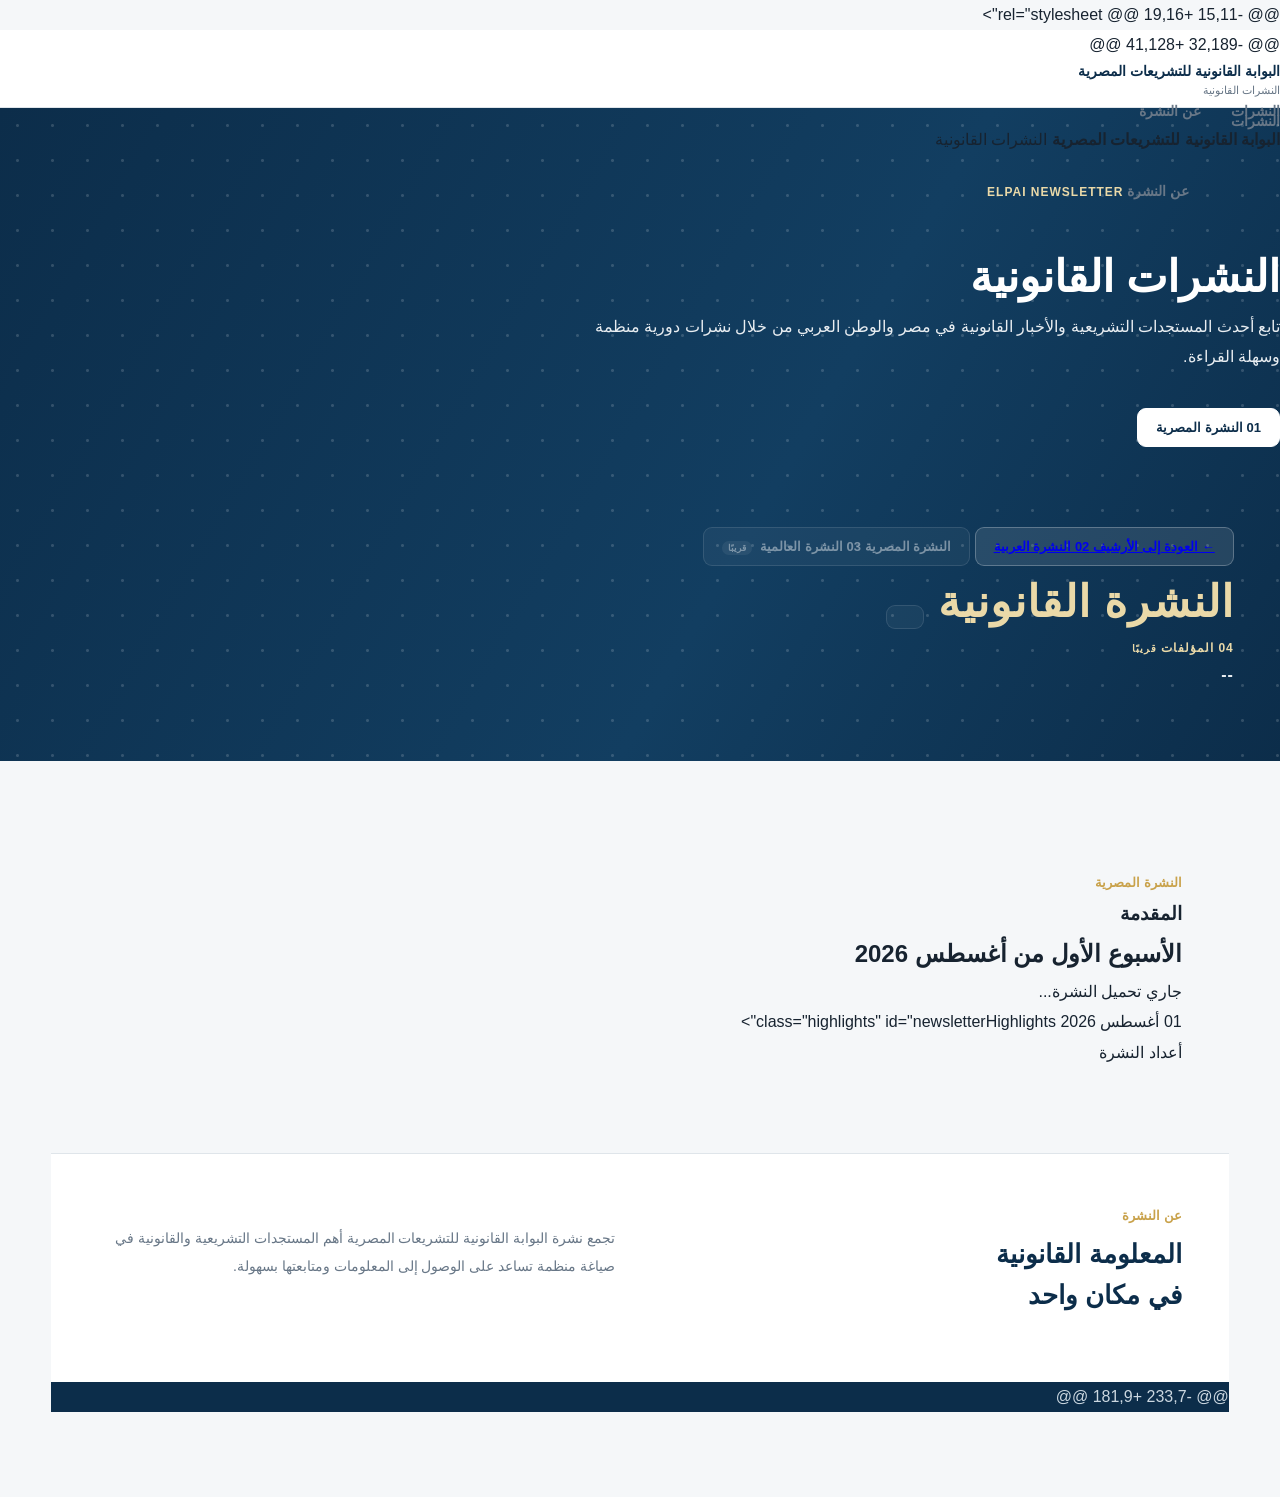
==== index.html @ 1243b396 "Update index.html" ====
<html lang="ar" dir="rtl">

<head>

    <meta charset="UTF-8">
    <meta name="viewport" content="width=device-width, initial-scale=1.0">

    <title>النشرات القانونية | ELPAI</title>
    <meta
        name="viewport"
        content="width=device-width, initial-scale=1.0">

    <title>النشرة القانونية | ELPAI</title>

    <link rel="preconnect" href="https://fonts.googleapis.com">
    <link rel="preconnect" href="https://fonts.gstatic.com" crossorigin>
@@ -15,11 +19,16 @@
        rel="stylesheet">

    <link rel="stylesheet" href="style.css">

</head>


<body>

<!-- ================= HEADER ================= -->

<!-- =====================================================
     HEADER
===================================================== -->

<header class="site-header">

@@ -32,189 +41,128 @@
            </div>

            <div class="brand-text">
                <strong>البوابة القانونية للتشريعات المصرية</strong>
                <span>النشرات القانونية</span>
            </div>

        </div>

        <nav class="navigation">
            <a href="#newsletters">النشرات</a>
            <a href="#about">عن النشرة</a>
        </nav>
                <strong>
                    البوابة القانونية للتشريعات المصرية
                </strong>

    </div>
                <span>
                    النشرات القانونية
                </span>

</header>
            </div>

        </div>

<!-- ================= HERO ================= -->

<section class="hero">
        <nav class="navigation">

    <div class="hero-background"></div>
            <a href="index.html">
                النشرات
            </a>

    <div class="hero-container">
            <a href="index.html#about">
                عن النشرة
            </a>

        <span class="hero-label">
            ELPAI NEWSLETTER
        </span>
        </nav>

        <h1>
            النشرات القانونية
        </h1>
    </div>

        <p>
            تابع أحدث المستجدات التشريعية والأخبار القانونية
            في مصر والوطن العربي من خلال نشرات دورية منظمة وسهلة القراءة.
        </p>
</header>


        <!-- Newsletter Types -->

        <div class="newsletter-tabs">
<!-- =====================================================
     NEWSLETTER HERO
===================================================== -->

            <button
                class="newsletter-tab active"
                data-newsletter="egypt">
<section class="newsletter-page-hero">

                <span>01</span>
                النشرة المصرية
    <div class="hero-background"></div>

            </button>
    <div class="hero-container">

        <a
            href="index.html"
            class="back-button">

            <button
                class="newsletter-tab"
                data-newsletter="arab">
            ← العودة إلى الأرشيف

                <span>02</span>
                النشرة العربية
        </a>

            </button>

        <span
            class="hero-label"
            id="pageNewsletterType">

            <button class="newsletter-tab disabled">
            النشرة المصرية

                <span>03</span>
                النشرة العالمية
        </span>

                <small>قريبًا</small>

            </button>
        <h1 id="pageNewsletterTitle">

            النشرة القانونية

            <button class="newsletter-tab disabled">
        </h1>

                <span>04</span>
                المؤلفات

                <small>قريبًا</small>
        <p id="pageNewsletterNumber">

            </button>
            --

        </div>
        </p>

    </div>

</section>


<!-- ================= NEWSLETTER ================= -->

<main
    class="newsletter-container"
    id="newsletters">
<!-- =====================================================
     NEWSLETTER CONTENT
===================================================== -->

<main class="newsletter-container">

    <!-- Issue Header -->

    <div class="issue-header">
    <!-- INTRO -->

        <div>
    <section class="newsletter-intro">

            <span
                class="issue-type"
                id="issueType">
                النشرة المصرية
            </span>
        <h3>
            المقدمة
        </h3>

            <h2 id="issueTitle">
                الأسبوع الأول من أغسطس 2026
            </h2>

        </div>
        <p id="newsletterIntro">
            جاري تحميل النشرة...
        </p>


        <div
            class="issue-number"
            id="issueNumber">

            01 أغسطس 2026

            class="highlights"
            id="newsletterHighlights">
        </div>

    </div>


    <!-- ================= ISSUES ================= -->
    </section>

    <div class="issues-wrapper">

        <div class="issues-title">
            أعداد النشرة
        </div>

        <div
            class="issues-list"
            id="issuesList">
        </div>
    <!-- ALL SECTIONS -->

    <div id="newsletterSections">
    </div>


    <!-- ================= DYNAMIC CONTENT ================= -->

    <div id="newsletterContent"></div>


</main>


<!-- ================= ABOUT ================= -->

<section
    class="about"
    id="about">

    <div class="about-container">

        <div>

            <span class="section-label">
                عن النشرة
            </span>

            <h2>
                المعلومة القانونية<br>
                في مكان واحد
            </h2>

        </div>


        <p>
            تجمع نشرة البوابة القانونية للتشريعات المصرية
            أهم المستجدات التشريعية والقانونية في صياغة منظمة
            تساعد على الوصول إلى المعلومات ومتابعتها بسهولة.
        </p>

    </div>

</section>


<!-- ================= FOOTER ================= -->
<!-- =====================================================
     FOOTER
===================================================== -->

<footer>

@@ -233,7 +181,9 @@ <h2>
</footer>



<script src="script.js"></script>

</body>

</html>
---- style.css ----
/* =========================================================
   ELP NEWSLETTER
   FINAL CLEAN CSS
   Navy + Gold
========================================================= */


/* =========================================================
   VARIABLES
========================================================= */

:root {

    --navy: #0c2d4a;
    --navy-2: #123e61;

    --gold: #c9a24b;
    --gold-light: #ead9a8;

    --ink: #172330;
    --muted: #687787;

    --line: #dfe5ea;

    --bg: #f5f7f9;

    --white: #ffffff;

    --shadow:
        0 14px 35px rgba(12, 45, 74, .10);

    --radius: 14px;
}


/* =========================================================
   RESET
========================================================= */

* {
    box-sizing: border-box;
    margin: 0;
    padding: 0;
}

html {
    scroll-behavior: smooth;
}

body {

    background: var(--bg);

    color: var(--ink);

    font-family:
        "Cairo",
        "IBM Plex Sans Arabic",
        sans-serif;

    line-height: 1.9;
}


/* =========================================================
   CONTAINERS
========================================================= */

.header-container,
.hero-container,
.newsletter-container,
.about-container,
.footer-container {

    width: min(1180px, 92%);

    margin: auto;
}


/* =========================================================
   HEADER
========================================================= */

.site-header {

    height: 78px;

    background: var(--white);

    border-bottom: 1px solid var(--line);

    position: sticky;

    top: 0;

    z-index: 100;
}


.header-container {

    height: 100%;

    display: flex;

    align-items: center;

    justify-content: space-between;
}


/* =========================================================
   BRAND
========================================================= */

.brand {

    display: flex;

    align-items: center;

    gap: 13px;

    text-decoration: none;
}


/* =========================================================
   ELP LOGO
========================================================= */

.brand-logo {

    display: flex;

    align-items: center;

    justify-content: center;

    min-width: 58px;

    height: 42px;

    font-family: Arial, sans-serif;

    font-size: 25px;

    font-weight: 900;

    letter-spacing: -1.5px;

    color: var(--navy);

    line-height: 1;
}


/* ELP letters */

.logo-elp {

    color: var(--navy);

    font-weight: 900;
}


/* Gold accent on P */

.logo-elp::first-letter {

    color: var(--navy);
}


/* =========================================================
   BRAND TEXT
========================================================= */

.brand-text strong {

    display: block;

    font-size: 14px;

    color: var(--navy);

    line-height: 1.5;

    font-weight: 800;
}


.brand-text span {

    display: block;

    font-size: 11px;

    color: var(--muted);

    line-height: 1.5;
}


/* =========================================================
   NAVIGATION
========================================================= */

.navigation {

    display: flex;

    gap: 30px;
}


.navigation a {

    text-decoration: none;

    color: var(--muted);

    font-size: 14px;

    font-weight: 600;

    transition: .2s;
}


.navigation a:hover {

    color: var(--navy);
}


/* =========================================================
   HERO
========================================================= */

.hero {

    position: relative;

    overflow: hidden;

    background:
        linear-gradient(
            120deg,
            var(--navy),
            var(--navy-2) 60%,
            var(--navy)
        );

    color: var(--white);
}


.hero-background {

    position: absolute;

    inset: 0;

    opacity: .08;

    background-image:

        radial-gradient(
            circle,
            white 1px,
            transparent 2px
        );

    background-size: 35px 35px;
}


.hero-container {

    position: relative;

    padding:
        70px
        0
        36px;
}


.hero-label {

    color: var(--gold-light);

    font-size: 12px;

    letter-spacing: 1px;

    font-weight: 700;
}


.hero h1 {

    font-size: 44px;

    line-height: 1.25;

    margin-top: 8px;

    margin-bottom: 8px;

    font-weight: 800;
}


.hero p {

    max-width: 700px;

    color: #e8edf1;

    font-size: 16px;

    margin-bottom: 35px;
}


/* =========================================================
   NEWSLETTER TABS
========================================================= */

.newsletter-tabs {

    display: flex;

    flex-wrap: wrap;

    gap: 10px;
}


.newsletter-tab {

    border: 1px solid rgba(255,255,255,.25);

    background: rgba(255,255,255,.10);

    color: var(--white);

    padding: 11px 18px;

    border-radius: 9px;

    font-family: inherit;

    font-size: 13px;

    font-weight: 600;

    cursor: pointer;

    transition: .25s;
}


.newsletter-tab:hover {

    background: rgba(255,255,255,.18);

    transform: translateY(-1px);
}


.newsletter-tab.active {

    background: var(--white);

    color: var(--navy);

    border-color: var(--white);
}


.newsletter-tab.disabled {

    opacity: .45;

    cursor: not-allowed;
}


.newsletter-tab small {

    font-size: 9px;

    margin-right: 5px;

    padding: 2px 6px;

    background: rgba(255,255,255,.15);

    border-radius: 20px;
}


/* =========================================================
   ARCHIVE
========================================================= */

.newsletter-container {

    padding:
        55px
        0
        85px;
}


.archive-header {

    display: flex;

    align-items: flex-end;

    justify-content: space-between;

    gap: 20px;

    padding-bottom: 25px;

    margin-bottom: 30px;

    border-bottom: 1px solid var(--line);
}


.issue-type {

    color: var(--gold);

    font-size: 13px;

    font-weight: 800;
}


.archive-header h2 {

    color: var(--navy);

    font-size: 29px;

    line-height: 1.4;

    margin-top: 3px;
}


.archive-count {

    background: #f4ead0;

    color: var(--navy);

    border: 1px solid var(--gold-light);

    padding: 7px 14px;

    border-radius: 8px;

    font-size: 12px;

    font-weight: 700;
}


/* =========================================================
   ARCHIVE GRID
========================================================= */

.newsletter-archive {

    display: grid;

    grid-template-columns:
        repeat(3, 1fr);

    gap: 20px;
}


/* =========================================================
   ARCHIVE CARD
========================================================= */

.archive-card {

    position: relative;

    background: var(--white);

    border: 1px solid var(--line);

    border-radius: 16px;

    padding: 25px;

    min-height: 205px;

    display: flex;

    flex-direction: column;

    justify-content: space-between;

    cursor: pointer;

    text-decoration: none;

    overflow: hidden;

    box-shadow:
        0 5px 20px
        rgba(20,55,90,.035);

    transition: .25s;
}


.archive-card::before {

    content: "";

    position: absolute;

    right: 0;

    top: 0;

    bottom: 0;

    width: 4px;

    background: var(--gold);

    opacity: .9;
}


.archive-card:hover {

    transform: translateY(-5px);

    border-color: var(--gold-light);

    box-shadow:
        0 15px 35px
        rgba(20,55,90,.09);
}


.archive-card-top {

    display: flex;

    align-items: center;

    justify-content: space-between;

    gap: 10px;

    margin-bottom: 15px;
}


.archive-card-type {

    color: var(--gold);

    font-size: 10px;

    font-weight: 800;
}


.archive-card-number {

    background: #f4ead0;

    color: var(--navy);

    border-radius: 6px;

    padding: 3px 8px;

    font-size: 10px;

    font-weight: 700;
}


.archive-card h3 {

    color: var(--navy);

    font-size: 19px;

    line-height: 1.7;

    margin-bottom: 8px;
}


.archive-card-date {

    color: var(--muted);

    font-size: 11px;
}


.archive-card-bottom {

    display: flex;

    align-items: center;

    justify-content: space-between;

    gap: 10px;

    margin-top: 20px;
}


.archive-card-link {

    color: var(--navy-2);

    font-size: 11px;

    font-weight: 800;
}


.archive-card-arrow {

    width: 28px;

    height: 28px;

    border-radius: 50%;

    background: #f4ead0;

    color: var(--navy);

    display: flex;

    align-items: center;

    justify-content: center;

    font-size: 14px;

    transition: .25s;
}


.archive-card:hover .archive-card-arrow {

    transform: translateX(-3px);

    background: var(--gold-light);
}


/* =========================================================
   ABOUT
========================================================= */

.about {

    background: var(--white);

    border-top: 1px solid var(--line);
}


.about-container {

    padding:
        50px
        0
        65px;

    display: grid;

    grid-template-columns:
        1fr
        1fr;

    gap: 50px;
}


.section-label {

    color: var(--gold);

    font-size: 13px;

    font-weight: 800;
}


.about h2 {

    color: var(--navy);

    font-size: 26px;

    line-height: 1.6;

    margin-top: 5px;
}


.about p {

    color: var(--muted);

    font-size: 14px;

    margin-top: 20px;

    line-height: 2;
}


/* =========================================================
   FOOTER
========================================================= */

footer {

    background: var(--navy);

    color: #cbd7e0;

    margin-top: 0;
}


/* Main footer container */

.footer-container {

    min-height: 150px;

    display: flex;

    align-items: center;

    justify-content: space-between;

    gap: 50px;

    padding: 28px 0;
}


/* =========================================================
   FOOTER BRAND
========================================================= */

.footer-brand {

    display: flex;

    flex-direction: column;

    align-items: flex-start;

    gap: 4px;

    min-width: 280px;
}


.footer-logo {

    font-family: Arial, sans-serif;

    font-size: 25px;

    font-weight: 900;

    letter-spacing: -1px;

    line-height: 1;

    color: var(--gold);
}


/* ELP color */

.footer-logo .logo-elp {

    color: var(--gold);
}


/* Text directly under logo */

.footer-title {

    color: var(--white);

    font-size: 13px;

    font-weight: 700;

    margin-top: 7px;

    line-height: 1.7;
}


/* =========================================================
   FOOTER INFO
========================================================= */

.footer-info {

    flex: 1;

    max-width: 650px;
}


.footer-info p {

    font-size: 11px;

    color: #cbd7e0;

    line-height: 2;

    margin: 0;
}


.footer-copy {

    margin-top: 7px !important;

    color: #91a5b5 !important;

    font-size: 10px !important;
}


/* =========================================================
   RESPONSIVE 1000
========================================================= */

@media (max-width: 1000px) {

    .newsletter-archive {

        grid-template-columns:
            repeat(2, 1fr);
    }

}


/* =========================================================
   RESPONSIVE 900
========================================================= */

@media (max-width: 900px) {

    .highlights {

        grid-template-columns:
            repeat(2, 1fr);
    }


    .about-container {

        grid-template-columns: 1fr;
    }


    .footer-container {

        align-items: flex-start;

        flex-direction: column;

        gap: 18px;
    }


    .footer-brand {

        min-width: auto;
    }

}


/* =========================================================
   RESPONSIVE 600
========================================================= */

@media (max-width: 600px) {

    .site-header {

        height: auto;
    }


    .header-container {

        padding: 13px 0;
    }


    .navigation {

        display: none;
    }


    .brand-logo {

        font-size: 22px;

        min-width: 48px;
    }


    .brand-text strong {

        font-size: 12px;
    }


    .brand-text span {

        font-size: 10px;
    }


    .hero-container {

        padding:
            45px
            0
            28px;
    }


    .hero h1 {

        font-size: 34px;
    }


    .hero p {

        font-size: 14px;
    }


    .newsletter-tabs {

        display: grid;

        grid-template-columns:
            1fr 1fr;
    }


    .newsletter-tab {

        font-size: 11px;

        padding: 10px;
    }


    .archive-header {

        flex-direction: column;

        align-items: flex-start;
    }


    .archive-header h2 {

        font-size: 23px;
    }


    .newsletter-archive {

        grid-template-columns: 1fr;
    }


    .archive-card {

        min-height: 185px;
    }


    .about-container {

        padding:
            40px
            0
            50px;
    }


    .about h2 {

        font-size: 23px;
    }


    /* =====================================================
       MOBILE FOOTER
    ====================================================== */

    .footer-container {

        min-height: auto;

        flex-direction: column;

        align-items: flex-start;

        justify-content: center;

        gap: 15px;

        padding:
            25px
            0;
    }


    .footer-brand {

        width: 100%;

        align-items: flex-start;
    }


    .footer-logo {

        font-size: 23px;
    }


    .footer-title {

        font-size: 12px;

        margin-top: 4px;
    }


    .footer-info {

        width: 100%;

        max-width: none;
    }


    .footer-info p {

        font-size: 11px;

        line-height: 2;
    }

}
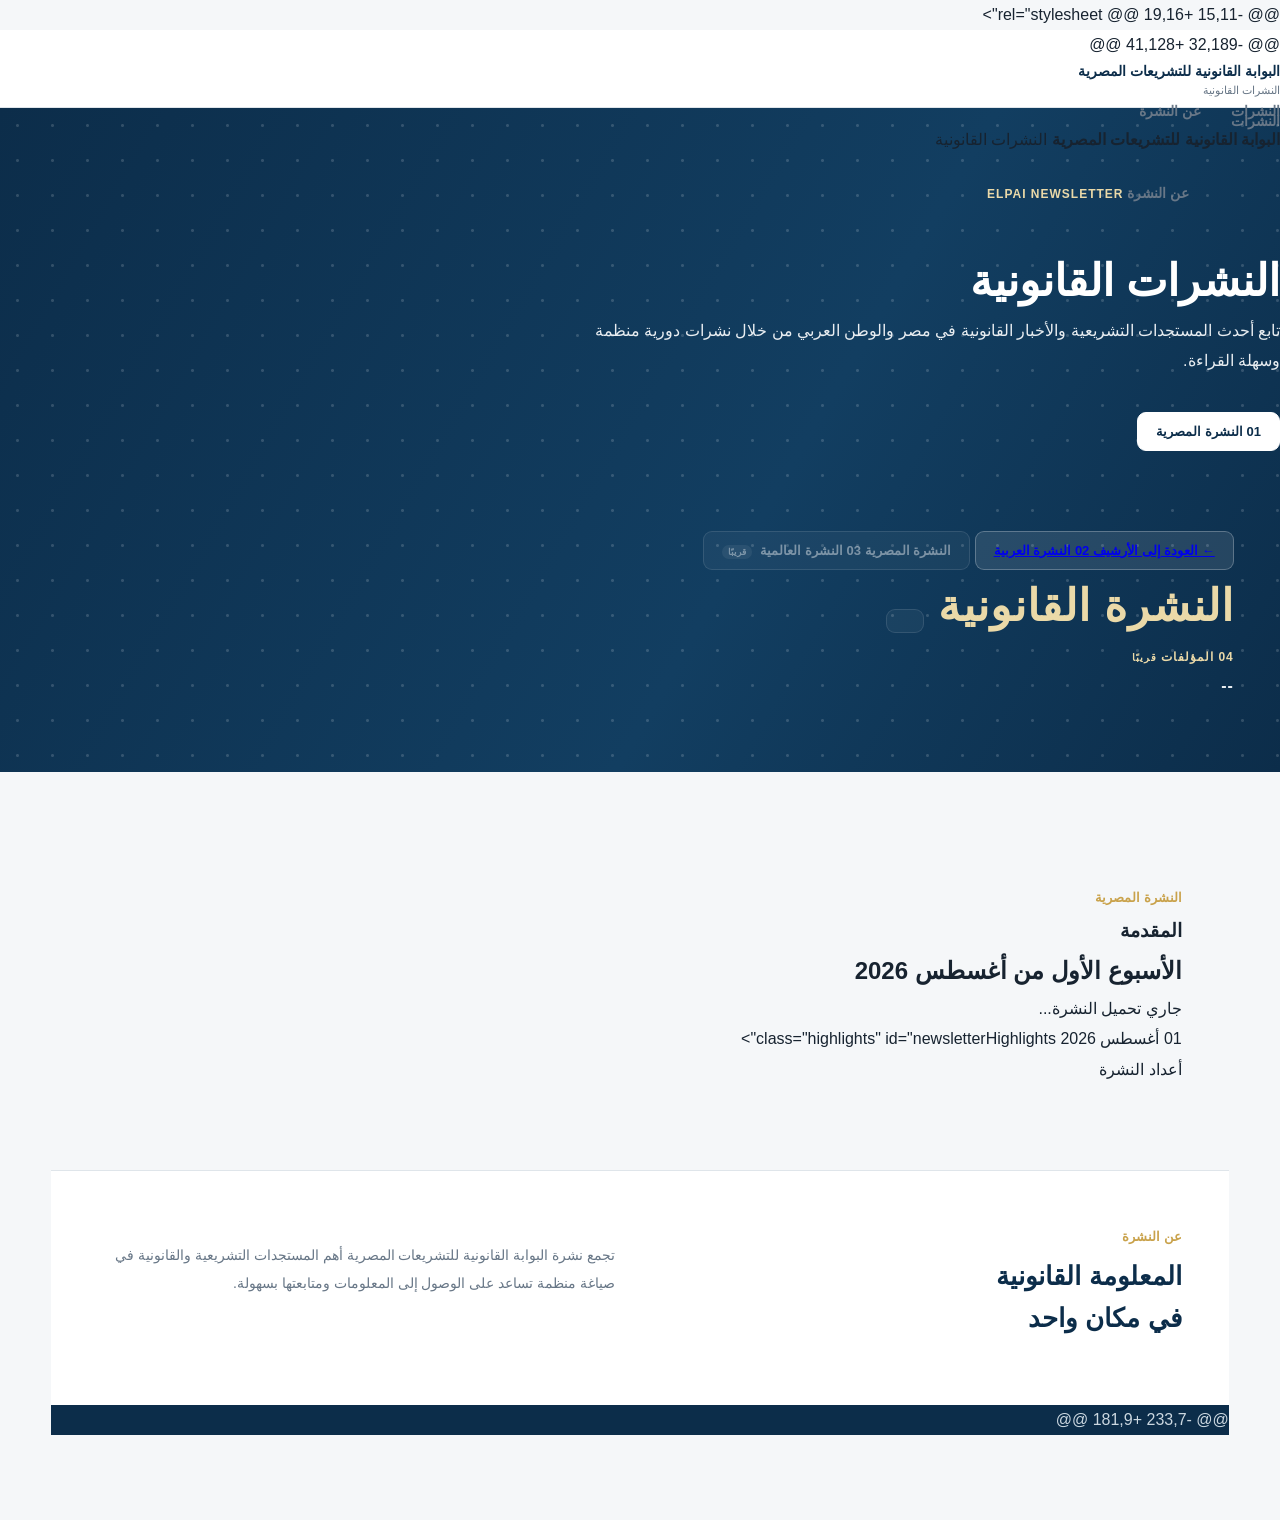
==== commit fe43b29a: "Update index.html" ====
--- a/index.html
+++ b/index.html
@@ -1,3 +1,4 @@
+<!DOCTYPE html>
 <html lang="ar" dir="rtl">
 
 <head>
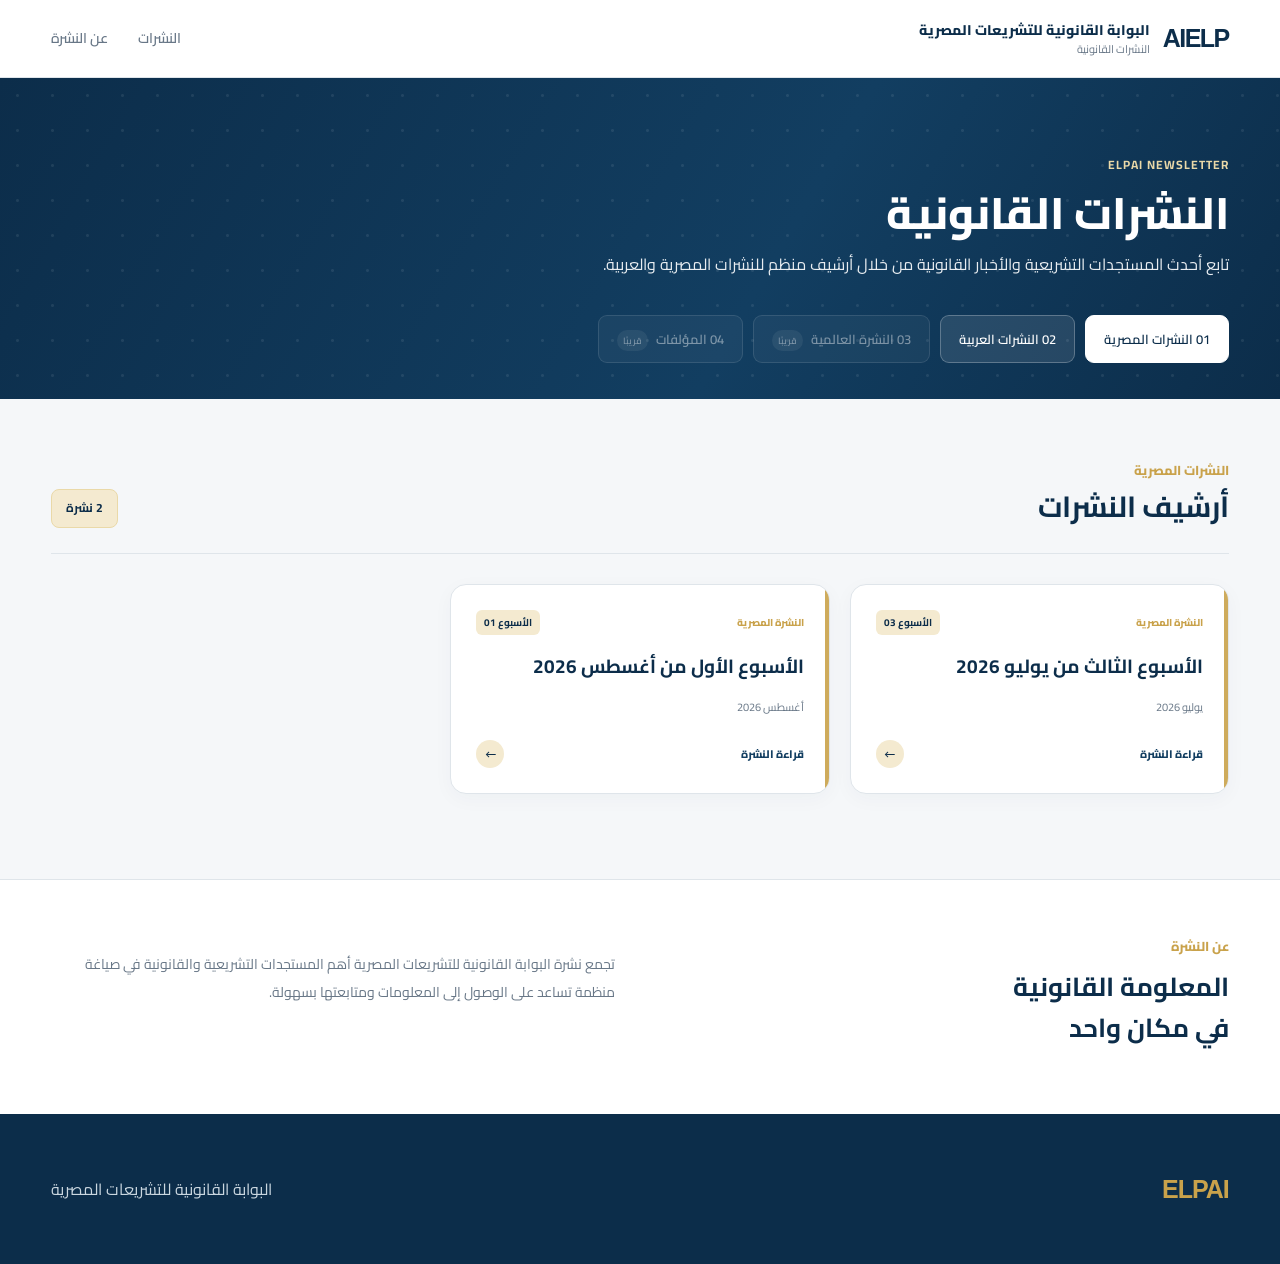
==== commit 38b99b25: "Update index.html" ====
--- a/index.html
+++ b/index.html
@@ -2,293 +2,215 @@
 <html lang="ar" dir="rtl">
 
 <head>
-
     <meta charset="UTF-8">
     <meta name="viewport" content="width=device-width, initial-scale=1.0">
 
     <title>النشرات القانونية | ELPAI</title>
-    <meta
-        name="viewport"
-        content="width=device-width, initial-scale=1.0">
-
-    <title>النشرة القانونية | ELPAI</title>
 
     <link rel="preconnect" href="https://fonts.googleapis.com">
     <link rel="preconnect" href="https://fonts.gstatic.com" crossorigin>
-@@ -15,11 +19,16 @@
+
+    <link href="https://fonts.googleapis.com/css2?family=Cairo:wght@400;500;600;700;800&family=IBM+Plex+Sans+Arabic:wght@400;500;600;700&display=swap"
         rel="stylesheet">
 
     <link rel="stylesheet" href="style.css">
-
 </head>
 
-
 <body>
 
-<!-- ================= HEADER ================= -->
-
-<!-- =====================================================
-     HEADER
-===================================================== -->
-
-<header class="site-header">
-
-@@ -32,189 +41,128 @@
-            </div>
-
-            <div class="brand-text">
-                <strong>البوابة القانونية للتشريعات المصرية</strong>
-                <span>النشرات القانونية</span>
-            </div>
-
-        </div>
-
-        <nav class="navigation">
-            <a href="#newsletters">النشرات</a>
-            <a href="#about">عن النشرة</a>
-        </nav>
-                <strong>
-                    البوابة القانونية للتشريعات المصرية
-                </strong>
-
-    </div>
-                <span>
-                    النشرات القانونية
+    <!-- ================= HEADER ================= -->
+
+    <header class="site-header">
+
+        <div class="header-container">
+
+            <div class="brand">
+
+                <div class="brand-logo">
+                    ELP<span>AI</span>
+                </div>
+
+                <div class="brand-text">
+                    <strong>البوابة القانونية للتشريعات المصرية</strong>
+                    <span>النشرات القانونية</span>
+                </div>
+
+            </div>
+
+            <nav class="navigation">
+                <a href="#newsletters">النشرات</a>
+                <a href="#about">عن النشرة</a>
+            </nav>
+
+        </div>
+
+    </header>
+
+
+    <!-- ================= HERO ================= -->
+
+    <section class="hero">
+
+        <div class="hero-background"></div>
+
+        <div class="hero-container">
+
+            <span class="hero-label">
+                ELPAI NEWSLETTER
+            </span>
+
+            <h1>
+                النشرات القانونية
+            </h1>
+
+            <p>
+                تابع أحدث المستجدات التشريعية والأخبار القانونية
+                من خلال أرشيف منظم للنشرات المصرية والعربية.
+            </p>
+
+
+            <!-- Newsletter Types -->
+
+            <div class="newsletter-tabs">
+
+                <button
+                    class="newsletter-tab active"
+                    data-type="egypt">
+
+                    <span>01</span>
+                    النشرات المصرية
+
+                </button>
+
+
+                <button
+                    class="newsletter-tab"
+                    data-type="arab">
+
+                    <span>02</span>
+                    النشرات العربية
+
+                </button>
+
+
+                <button class="newsletter-tab disabled">
+
+                    <span>03</span>
+                    النشرة العالمية
+
+                    <small>قريبًا</small>
+
+                </button>
+
+
+                <button class="newsletter-tab disabled">
+
+                    <span>04</span>
+                    المؤلفات
+
+                    <small>قريبًا</small>
+
+                </button>
+
+            </div>
+
+        </div>
+
+    </section>
+
+
+    <!-- ================= NEWSLETTER ARCHIVE ================= -->
+
+    <main
+        class="newsletter-container"
+        id="newsletters">
+
+        <div class="archive-header">
+
+            <div>
+
+                <span class="issue-type" id="archiveType">
+                    النشرات المصرية
                 </span>
 
-</header>
-            </div>
-
-        </div>
-
-<!-- ================= HERO ================= -->
-
-<section class="hero">
-        <nav class="navigation">
-
-    <div class="hero-background"></div>
-            <a href="index.html">
-                النشرات
-            </a>
-
-    <div class="hero-container">
-            <a href="index.html#about">
-                عن النشرة
-            </a>
-
-        <span class="hero-label">
-            ELPAI NEWSLETTER
-        </span>
-        </nav>
-
-        <h1>
-            النشرات القانونية
-        </h1>
-    </div>
-
-        <p>
-            تابع أحدث المستجدات التشريعية والأخبار القانونية
-            في مصر والوطن العربي من خلال نشرات دورية منظمة وسهلة القراءة.
-        </p>
-</header>
-
-
-        <!-- Newsletter Types -->
-
-        <div class="newsletter-tabs">
-<!-- =====================================================
-     NEWSLETTER HERO
-===================================================== -->
-
-            <button
-                class="newsletter-tab active"
-                data-newsletter="egypt">
-<section class="newsletter-page-hero">
-
-                <span>01</span>
-                النشرة المصرية
-    <div class="hero-background"></div>
-
-            </button>
-    <div class="hero-container">
-
-        <a
-            href="index.html"
-            class="back-button">
-
-            <button
-                class="newsletter-tab"
-                data-newsletter="arab">
-            ← العودة إلى الأرشيف
-
-                <span>02</span>
-                النشرة العربية
-        </a>
-
-            </button>
-
-        <span
-            class="hero-label"
-            id="pageNewsletterType">
-
-            <button class="newsletter-tab disabled">
-            النشرة المصرية
-
-                <span>03</span>
-                النشرة العالمية
-        </span>
-
-                <small>قريبًا</small>
-
-            </button>
-        <h1 id="pageNewsletterTitle">
-
-            النشرة القانونية
-
-            <button class="newsletter-tab disabled">
-        </h1>
-
-                <span>04</span>
-                المؤلفات
-
-                <small>قريبًا</small>
-        <p id="pageNewsletterNumber">
-
-            </button>
-            --
-
-        </div>
-        </p>
-
-    </div>
-
-</section>
-
-
-<!-- ================= NEWSLETTER ================= -->
-
-<main
-    class="newsletter-container"
-    id="newsletters">
-<!-- =====================================================
-     NEWSLETTER CONTENT
-===================================================== -->
-
-<main class="newsletter-container">
-
-    <!-- Issue Header -->
-
-    <div class="issue-header">
-    <!-- INTRO -->
-
-        <div>
-    <section class="newsletter-intro">
+                <h2>
+                    أرشيف النشرات
+                </h2>
+
+            </div>
 
             <span
-                class="issue-type"
-                id="issueType">
-                النشرة المصرية
+                class="archive-count"
+                id="archiveCount">
+                0 نشرة
             </span>
-        <h3>
-            المقدمة
-        </h3>
-
-            <h2 id="issueTitle">
-                الأسبوع الأول من أغسطس 2026
-            </h2>
-
-        </div>
-        <p id="newsletterIntro">
-            جاري تحميل النشرة...
-        </p>
-
+
+        </div>
+
+
+        <!-- هنا JavaScript هيحط كل الأسابيع والأعداد -->
 
         <div
-            class="issue-number"
-            id="issueNumber">
-
-            01 أغسطس 2026
-
-            class="highlights"
-            id="newsletterHighlights">
-        </div>
-
-    </div>
-
-
-    <!-- ================= ISSUES ================= -->
+            class="newsletter-archive"
+            id="newsletterArchive">
+        </div>
+
+    </main>
+
+
+    <!-- ================= ABOUT ================= -->
+
+    <section
+        class="about"
+        id="about">
+
+        <div class="about-container">
+
+            <div>
+
+                <span class="section-label">
+                    عن النشرة
+                </span>
+
+                <h2>
+                    المعلومة القانونية<br>
+                    في مكان واحد
+                </h2>
+
+            </div>
+
+
+            <p>
+                تجمع نشرة البوابة القانونية للتشريعات المصرية
+                أهم المستجدات التشريعية والقانونية في صياغة منظمة
+                تساعد على الوصول إلى المعلومات ومتابعتها بسهولة.
+            </p>
+
+        </div>
+
     </section>
 
-    <div class="issues-wrapper">
-
-        <div class="issues-title">
-            أعداد النشرة
-        </div>
-
-        <div
-            class="issues-list"
-            id="issuesList">
-        </div>
-    <!-- ALL SECTIONS -->
-
-    <div id="newsletterSections">
-    </div>
-
-
-    <!-- ================= DYNAMIC CONTENT ================= -->
-
-    <div id="newsletterContent"></div>
-
-
-</main>
-
-
-<!-- ================= ABOUT ================= -->
-
-<section
-    class="about"
-    id="about">
-
-    <div class="about-container">
-
-        <div>
-
-            <span class="section-label">
-                عن النشرة
-            </span>
-
-            <h2>
-                المعلومة القانونية<br>
-                في مكان واحد
-            </h2>
-
-        </div>
-
-
-        <p>
-            تجمع نشرة البوابة القانونية للتشريعات المصرية
-            أهم المستجدات التشريعية والقانونية في صياغة منظمة
-            تساعد على الوصول إلى المعلومات ومتابعتها بسهولة.
-        </p>
-
-    </div>
-
-</section>
-
-
-<!-- ================= FOOTER ================= -->
-<!-- =====================================================
-     FOOTER
-===================================================== -->
-
-<footer>
-
-@@ -233,7 +181,9 @@ <h2>
-</footer>
-
-
-
-<script src="script.js"></script>
+
+    <!-- ================= FOOTER ================= -->
+
+    <footer>
+
+        <div class="footer-container">
+
+            <div class="footer-logo">
+                ELP<span>AI</span>
+            </div>
+
+            <p>
+                البوابة القانونية للتشريعات المصرية
+            </p>
+
+        </div>
+
+    </footer>
+
+
+    <script src="script.js"></script>
 
 </body>
 
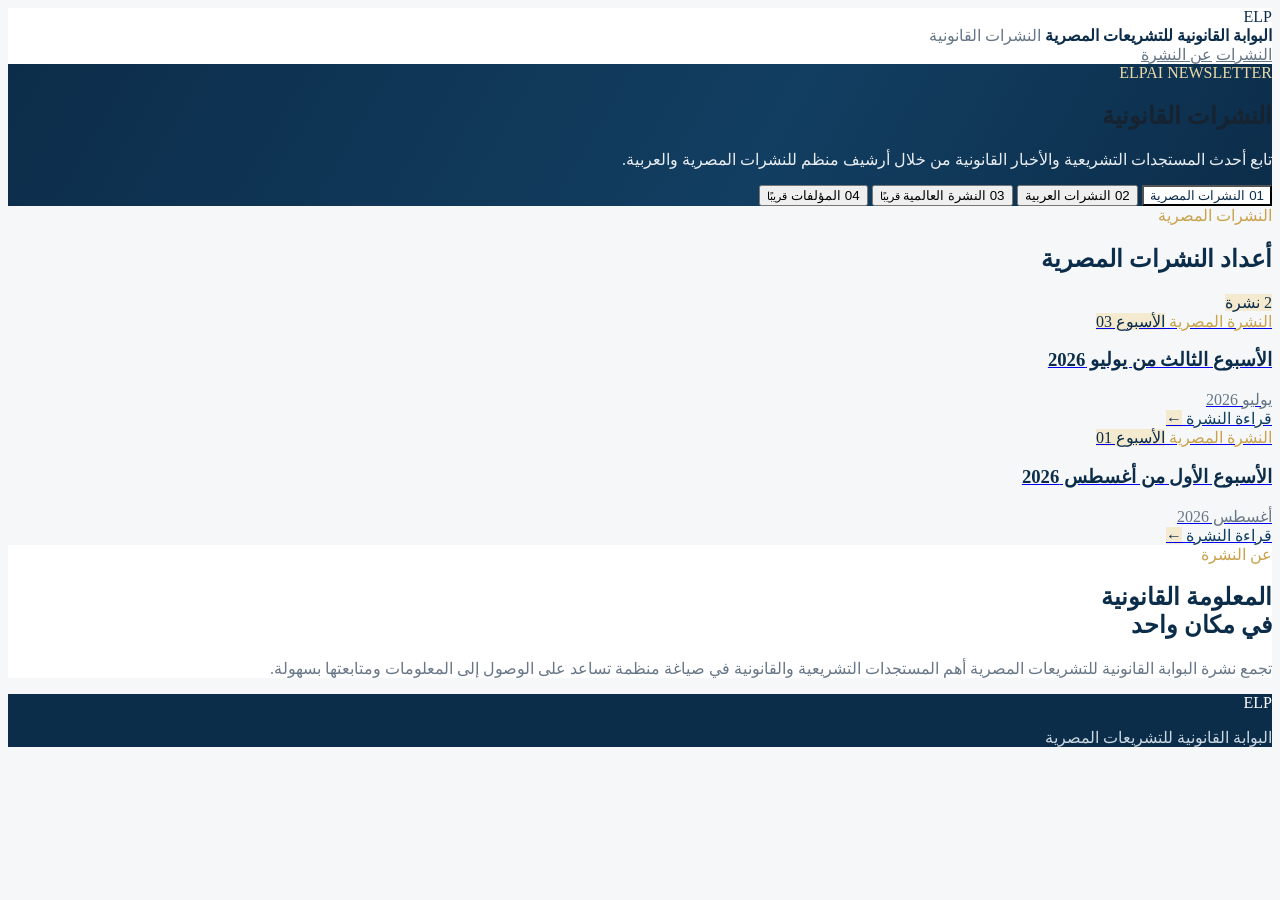
==== commit 3769f094: "Update index.html" ====
--- a/index.html
+++ b/index.html
@@ -27,7 +27,7 @@
             <div class="brand">
 
                 <div class="brand-logo">
-                    ELP<span>AI</span>
+                    ELP
                 </div>
 
                 <div class="brand-text">
@@ -112,6 +112,7 @@
 
                 </button>
 
+
             </div>
 
         </div>
@@ -133,8 +134,8 @@
                     النشرات المصرية
                 </span>
 
-                <h2>
-                    أرشيف النشرات
+                <h2 id="archiveTitle">
+                    أعداد النشرة المصرية
                 </h2>
 
             </div>
@@ -198,7 +199,7 @@
         <div class="footer-container">
 
             <div class="footer-logo">
-                ELP<span>AI</span>
+                ELP
             </div>
 
             <p>
--- a/style.css
+++ b/style.css
@@ -1,19 +1,11 @@
 /* =========================================================
-   ELP NEWSLETTER
-   FINAL CLEAN CSS
-   Navy + Gold
+   ELPAI FINAL COLOR OVERRIDE
+   Navy + Gold ONLY
 ========================================================= */
 
-
-/* =========================================================
-   VARIABLES
-========================================================= */
-
 :root {
-
     --navy: #0c2d4a;
     --navy-2: #123e61;
-
     --gold: #c9a24b;
     --gold-light: #ead9a8;
 
@@ -21,1081 +13,314 @@
     --muted: #687787;
 
     --line: #dfe5ea;
-
     --bg: #f5f7f9;
-
     --white: #ffffff;
-
-    --shadow:
-        0 14px 35px rgba(12, 45, 74, .10);
-
-    --radius: 14px;
-}
-
-
-/* =========================================================
-   RESET
-========================================================= */
-
-* {
-    box-sizing: border-box;
-    margin: 0;
-    padding: 0;
-}
-
-html {
-    scroll-behavior: smooth;
-}
+}
+
+
+/* MAIN */
 
 body {
-
     background: var(--bg);
-
     color: var(--ink);
-
-    font-family:
-        "Cairo",
-        "IBM Plex Sans Arabic",
-        sans-serif;
-
-    line-height: 1.9;
-}
-
-
-/* =========================================================
-   CONTAINERS
-========================================================= */
-
-.header-container,
-.hero-container,
-.newsletter-container,
-.about-container,
-.footer-container {
-
-    width: min(1180px, 92%);
-
-    margin: auto;
-}
-
-
-/* =========================================================
-   HEADER
-========================================================= */
+}
+
+
+/* HEADER */
 
 .site-header {
-
-    height: 78px;
-
     background: var(--white);
-
-    border-bottom: 1px solid var(--line);
-
-    position: sticky;
-
-    top: 0;
-
-    z-index: 100;
-}
-
-
-.header-container {
-
-    height: 100%;
-
-    display: flex;
-
-    align-items: center;
-
-    justify-content: space-between;
-}
-
-
-/* =========================================================
-   BRAND
-========================================================= */
-
-.brand {
-
-    display: flex;
-
-    align-items: center;
-
-    gap: 13px;
-
-    text-decoration: none;
-}
-
-
-/* =========================================================
-   ELP LOGO
-========================================================= */
+    border-bottom-color: var(--line);
+}
 
 .brand-logo {
-
-    display: flex;
-
-    align-items: center;
-
-    justify-content: center;
-
-    min-width: 58px;
-
-    height: 42px;
-
-    font-family: Arial, sans-serif;
-
-    font-size: 25px;
-
-    font-weight: 900;
-
-    letter-spacing: -1.5px;
-
-    color: var(--navy);
-
-    line-height: 1;
-}
-
-
-/* ELP letters */
-
-.logo-elp {
-
-    color: var(--navy);
-
-    font-weight: 900;
-}
-
-
-/* Gold accent on P */
-
-.logo-elp::first-letter {
-
-    color: var(--navy);
-}
-
-
-/* =========================================================
-   BRAND TEXT
-========================================================= */
+    color: var(--navy) !important;
+}
+
+.brand-logo span {
+    color: var(--gold) !important;
+}
 
 .brand-text strong {
-
-    display: block;
-
-    font-size: 14px;
-
-    color: var(--navy);
-
-    line-height: 1.5;
-
-    font-weight: 800;
-}
-
+    color: var(--navy) !important;
+}
 
 .brand-text span {
-
-    display: block;
-
-    font-size: 11px;
-
-    color: var(--muted);
-
-    line-height: 1.5;
-}
-
-
-/* =========================================================
-   NAVIGATION
-========================================================= */
-
-.navigation {
-
-    display: flex;
-
-    gap: 30px;
-}
-
+    color: var(--muted) !important;
+}
 
 .navigation a {
-
-    text-decoration: none;
-
-    color: var(--muted);
-
-    font-size: 14px;
-
-    font-weight: 600;
-
-    transition: .2s;
-}
-
+    color: var(--muted) !important;
+}
 
 .navigation a:hover {
-
-    color: var(--navy);
-}
-
-
-/* =========================================================
-   HERO
-========================================================= */
-
-.hero {
-
-    position: relative;
-
-    overflow: hidden;
-
+    color: var(--navy) !important;
+}
+
+
+/* HERO */
+
+.hero,
+.newsletter-page-hero {
     background:
         linear-gradient(
             120deg,
-            var(--navy),
-            var(--navy-2) 60%,
-            var(--navy)
-        );
-
-    color: var(--white);
-}
-
-
-.hero-background {
-
-    position: absolute;
-
-    inset: 0;
-
-    opacity: .08;
-
-    background-image:
-
-        radial-gradient(
-            circle,
-            white 1px,
-            transparent 2px
-        );
-
-    background-size: 35px 35px;
-}
-
-
-.hero-container {
-
-    position: relative;
-
-    padding:
-        70px
-        0
-        36px;
-}
-
+            #0c2d4a 0%,
+            #123e61 60%,
+            #0c2d4a 100%
+        ) !important;
+}
 
 .hero-label {
-
-    color: var(--gold-light);
-
-    font-size: 12px;
-
-    letter-spacing: 1px;
-
-    font-weight: 700;
-}
-
-
-.hero h1 {
-
-    font-size: 44px;
-
-    line-height: 1.25;
-
-    margin-top: 8px;
-
-    margin-bottom: 8px;
-
-    font-weight: 800;
-}
-
+    color: var(--gold-light) !important;
+}
 
 .hero p {
-
-    max-width: 700px;
-
-    color: #e8edf1;
-
-    font-size: 16px;
-
-    margin-bottom: 35px;
-}
-
-
-/* =========================================================
-   NEWSLETTER TABS
-========================================================= */
-
-.newsletter-tabs {
-
-    display: flex;
-
-    flex-wrap: wrap;
-
-    gap: 10px;
-}
-
-
-.newsletter-tab {
-
-    border: 1px solid rgba(255,255,255,.25);
-
-    background: rgba(255,255,255,.10);
-
-    color: var(--white);
-
-    padding: 11px 18px;
-
-    border-radius: 9px;
-
-    font-family: inherit;
-
-    font-size: 13px;
-
-    font-weight: 600;
-
-    cursor: pointer;
-
-    transition: .25s;
-}
-
+    color: #e8edf1 !important;
+}
+
+
+/* TABS */
+
+.newsletter-tab.active {
+    background: var(--white) !important;
+    color: var(--navy) !important;
+}
 
 .newsletter-tab:hover {
-
-    background: rgba(255,255,255,.18);
-
-    transform: translateY(-1px);
-}
-
-
-.newsletter-tab.active {
-
-    background: var(--white);
-
-    color: var(--navy);
-
-    border-color: var(--white);
-}
-
-
-.newsletter-tab.disabled {
-
-    opacity: .45;
-
-    cursor: not-allowed;
-}
-
-
-.newsletter-tab small {
-
-    font-size: 9px;
-
-    margin-right: 5px;
-
-    padding: 2px 6px;
-
-    background: rgba(255,255,255,.15);
-
-    border-radius: 20px;
-}
-
-
-/* =========================================================
-   ARCHIVE
-========================================================= */
-
-.newsletter-container {
-
-    padding:
-        55px
-        0
-        85px;
-}
-
-
-.archive-header {
-
-    display: flex;
-
-    align-items: flex-end;
-
-    justify-content: space-between;
-
-    gap: 20px;
-
-    padding-bottom: 25px;
-
-    margin-bottom: 30px;
-
-    border-bottom: 1px solid var(--line);
-}
-
+    background: rgba(255,255,255,.18) !important;
+}
+
+
+/* ARCHIVE */
 
 .issue-type {
-
-    color: var(--gold);
-
-    font-size: 13px;
-
-    font-weight: 800;
-}
-
+    color: var(--gold) !important;
+}
 
 .archive-header h2 {
-
-    color: var(--navy);
-
-    font-size: 29px;
-
-    line-height: 1.4;
-
-    margin-top: 3px;
-}
-
+    color: var(--navy) !important;
+}
 
 .archive-count {
-
-    background: #f4ead0;
-
-    color: var(--navy);
-
-    border: 1px solid var(--gold-light);
-
-    padding: 7px 14px;
-
-    border-radius: 8px;
-
-    font-size: 12px;
-
-    font-weight: 700;
-}
-
-
-/* =========================================================
-   ARCHIVE GRID
-========================================================= */
-
-.newsletter-archive {
-
-    display: grid;
-
-    grid-template-columns:
-        repeat(3, 1fr);
-
-    gap: 20px;
-}
-
-
-/* =========================================================
-   ARCHIVE CARD
-========================================================= */
+    background: #f4ead0 !important;
+    color: var(--navy) !important;
+    border-color: var(--gold-light) !important;
+}
+
+
+/* ARCHIVE CARDS */
 
 .archive-card {
-
-    position: relative;
-
-    background: var(--white);
-
-    border: 1px solid var(--line);
-
-    border-radius: 16px;
-
-    padding: 25px;
-
-    min-height: 205px;
-
-    display: flex;
-
-    flex-direction: column;
-
-    justify-content: space-between;
-
-    cursor: pointer;
-
-    text-decoration: none;
-
-    overflow: hidden;
-
-    box-shadow:
-        0 5px 20px
-        rgba(20,55,90,.035);
-
-    transition: .25s;
-}
-
+    background: var(--white) !important;
+    border-color: var(--line) !important;
+}
 
 .archive-card::before {
-
-    content: "";
-
-    position: absolute;
-
-    right: 0;
-
-    top: 0;
-
-    bottom: 0;
-
-    width: 4px;
-
-    background: var(--gold);
-
-    opacity: .9;
-}
-
+    background: var(--gold) !important;
+}
 
 .archive-card:hover {
-
-    transform: translateY(-5px);
-
-    border-color: var(--gold-light);
-
-    box-shadow:
-        0 15px 35px
-        rgba(20,55,90,.09);
-}
-
-
-.archive-card-top {
-
-    display: flex;
-
-    align-items: center;
-
-    justify-content: space-between;
-
-    gap: 10px;
-
-    margin-bottom: 15px;
-}
-
+    border-color: var(--gold-light) !important;
+}
 
 .archive-card-type {
-
-    color: var(--gold);
-
-    font-size: 10px;
-
-    font-weight: 800;
-}
-
+    color: var(--gold) !important;
+}
 
 .archive-card-number {
-
-    background: #f4ead0;
-
-    color: var(--navy);
-
-    border-radius: 6px;
-
-    padding: 3px 8px;
-
-    font-size: 10px;
-
-    font-weight: 700;
-}
-
+    background: #f4ead0 !important;
+    color: var(--navy) !important;
+}
 
 .archive-card h3 {
-
-    color: var(--navy);
-
-    font-size: 19px;
-
-    line-height: 1.7;
-
-    margin-bottom: 8px;
-}
-
+    color: var(--navy) !important;
+}
 
 .archive-card-date {
-
-    color: var(--muted);
-
-    font-size: 11px;
-}
-
-
-.archive-card-bottom {
-
-    display: flex;
-
-    align-items: center;
-
-    justify-content: space-between;
-
-    gap: 10px;
-
-    margin-top: 20px;
-}
-
+    color: var(--muted) !important;
+}
 
 .archive-card-link {
-
-    color: var(--navy-2);
-
-    font-size: 11px;
-
-    font-weight: 800;
-}
-
+    color: var(--navy-2) !important;
+}
 
 .archive-card-arrow {
-
-    width: 28px;
-
-    height: 28px;
-
-    border-radius: 50%;
-
-    background: #f4ead0;
-
-    color: var(--navy);
-
-    display: flex;
-
-    align-items: center;
-
-    justify-content: center;
-
-    font-size: 14px;
-
-    transition: .25s;
-}
-
+    background: #f4ead0 !important;
+    color: var(--navy) !important;
+}
 
 .archive-card:hover .archive-card-arrow {
-
-    transform: translateX(-3px);
-
-    background: var(--gold-light);
-}
-
-
-/* =========================================================
-   ABOUT
-========================================================= */
+    background: var(--gold-light) !important;
+}
+
+
+/* NEWSLETTER INTRO */
+
+.newsletter-intro {
+    background: var(--white) !important;
+    border-color: var(--line) !important;
+}
+
+.newsletter-intro h3 {
+    color: var(--navy) !important;
+}
+
+.newsletter-intro > p {
+    color: var(--muted) !important;
+}
+
+
+/* HIGHLIGHTS */
+
+.highlight {
+    background: #f1f4f7 !important;
+    border-right-color: var(--gold) !important;
+    color: var(--ink) !important;
+}
+
+.highlight-number {
+    color: var(--gold) !important;
+}
+
+
+/* SECTION HEADINGS */
+
+.section-line {
+    background: var(--gold) !important;
+}
+
+.section-heading h3 {
+    color: var(--navy) !important;
+}
+
+
+/* FEATURED */
+
+.featured-news {
+    background: var(--white) !important;
+    border-color: var(--line) !important;
+}
+
+.featured-news::before {
+    background: var(--gold) !important;
+}
+
+.featured-news h4 {
+    color: var(--navy) !important;
+}
+
+.featured-news p {
+    color: var(--muted) !important;
+}
+
+
+/* NEWS CARDS */
+
+.news-card {
+    background: var(--white) !important;
+    border-color: var(--line) !important;
+}
+
+.news-card h4 {
+    color: var(--navy) !important;
+}
+
+.news-card p {
+    color: var(--muted) !important;
+}
+
+
+/* NEWS META */
+
+.news-meta {
+    color: var(--gold) !important;
+}
+
+.news-dot {
+    background: var(--gold) !important;
+}
+
+
+/* SHARE BUTTON */
+
+.share-button {
+    background: #f4ead0 !important;
+    color: var(--navy) !important;
+}
+
+.share-button:hover {
+    background: var(--gold-light) !important;
+}
+
+
+/* COUNTRY */
+
+.country-icon {
+    background: #eef2f5 !important;
+    color: var(--navy) !important;
+}
+
+.country-heading h4 {
+    color: var(--navy-2) !important;
+}
+
+
+/* EMPTY */
+
+.empty-state,
+.archive-empty {
+    background: var(--white) !important;
+    border-color: #c7d2db !important;
+    color: var(--muted) !important;
+}
+
+.empty-icon {
+    background: #eef2f5 !important;
+    color: var(--muted) !important;
+}
+
+.empty-state strong,
+.archive-empty strong {
+    color: var(--navy-2) !important;
+}
+
+
+/* ABOUT */
 
 .about {
-
-    background: var(--white);
-
-    border-top: 1px solid var(--line);
-}
-
-
-.about-container {
-
-    padding:
-        50px
-        0
-        65px;
-
-    display: grid;
-
-    grid-template-columns:
-        1fr
-        1fr;
-
-    gap: 50px;
-}
-
+    background: var(--white) !important;
+    border-top-color: var(--line) !important;
+}
 
 .section-label {
-
-    color: var(--gold);
-
-    font-size: 13px;
-
-    font-weight: 800;
-}
-
+    color: var(--gold) !important;
+}
 
 .about h2 {
-
-    color: var(--navy);
-
-    font-size: 26px;
-
-    line-height: 1.6;
-
-    margin-top: 5px;
-}
-
+    color: var(--navy) !important;
+}
 
 .about p {
-
-    color: var(--muted);
-
-    font-size: 14px;
-
-    margin-top: 20px;
-
-    line-height: 2;
-}
-
-
-/* =========================================================
-   FOOTER
-========================================================= */
+    color: var(--muted) !important;
+}
+
+
+/* FOOTER */
 
 footer {
-
-    background: var(--navy);
-
-    color: #cbd7e0;
-
-    margin-top: 0;
-}
-
-
-/* Main footer container */
-
-.footer-container {
-
-    min-height: 150px;
-
-    display: flex;
-
-    align-items: center;
-
-    justify-content: space-between;
-
-    gap: 50px;
-
-    padding: 28px 0;
-}
-
-
-/* =========================================================
-   FOOTER BRAND
-========================================================= */
-
-.footer-brand {
-
-    display: flex;
-
-    flex-direction: column;
-
-    align-items: flex-start;
-
-    gap: 4px;
-
-    min-width: 280px;
-}
-
+    background: var(--navy) !important;
+    color: #cbd7e0 !important;
+}
 
 .footer-logo {
-
-    font-family: Arial, sans-serif;
-
-    font-size: 25px;
-
-    font-weight: 900;
-
-    letter-spacing: -1px;
-
-    line-height: 1;
-
-    color: var(--gold);
-}
-
-
-/* ELP color */
-
-.footer-logo .logo-elp {
-
-    color: var(--gold);
-}
-
-
-/* Text directly under logo */
-
-.footer-title {
-
-    color: var(--white);
-
-    font-size: 13px;
-
-    font-weight: 700;
-
-    margin-top: 7px;
-
-    line-height: 1.7;
-}
-
-
-/* =========================================================
-   FOOTER INFO
-========================================================= */
-
-.footer-info {
-
-    flex: 1;
-
-    max-width: 650px;
-}
-
-
-.footer-info p {
-
-    font-size: 11px;
-
-    color: #cbd7e0;
-
-    line-height: 2;
-
-    margin: 0;
-}
-
-
-.footer-copy {
-
-    margin-top: 7px !important;
-
-    color: #91a5b5 !important;
-
-    font-size: 10px !important;
-}
-
-
-/* =========================================================
-   RESPONSIVE 1000
-========================================================= */
-
-@media (max-width: 1000px) {
-
-    .newsletter-archive {
-
-        grid-template-columns:
-            repeat(2, 1fr);
-    }
-
-}
-
-
-/* =========================================================
-   RESPONSIVE 900
-========================================================= */
-
-@media (max-width: 900px) {
-
-    .highlights {
-
-        grid-template-columns:
-            repeat(2, 1fr);
-    }
-
-
-    .about-container {
-
-        grid-template-columns: 1fr;
-    }
-
-
-    .footer-container {
-
-        align-items: flex-start;
-
-        flex-direction: column;
-
-        gap: 18px;
-    }
-
-
-    .footer-brand {
-
-        min-width: auto;
-    }
-
-}
-
-
-/* =========================================================
-   RESPONSIVE 600
-========================================================= */
-
-@media (max-width: 600px) {
-
-    .site-header {
-
-        height: auto;
-    }
-
-
-    .header-container {
-
-        padding: 13px 0;
-    }
-
-
-    .navigation {
-
-        display: none;
-    }
-
-
-    .brand-logo {
-
-        font-size: 22px;
-
-        min-width: 48px;
-    }
-
-
-    .brand-text strong {
-
-        font-size: 12px;
-    }
-
-
-    .brand-text span {
-
-        font-size: 10px;
-    }
-
-
-    .hero-container {
-
-        padding:
-            45px
-            0
-            28px;
-    }
-
-
-    .hero h1 {
-
-        font-size: 34px;
-    }
-
-
-    .hero p {
-
-        font-size: 14px;
-    }
-
-
-    .newsletter-tabs {
-
-        display: grid;
-
-        grid-template-columns:
-            1fr 1fr;
-    }
-
-
-    .newsletter-tab {
-
-        font-size: 11px;
-
-        padding: 10px;
-    }
-
-
-    .archive-header {
-
-        flex-direction: column;
-
-        align-items: flex-start;
-    }
-
-
-    .archive-header h2 {
-
-        font-size: 23px;
-    }
-
-
-    .newsletter-archive {
-
-        grid-template-columns: 1fr;
-    }
-
-
-    .archive-card {
-
-        min-height: 185px;
-    }
-
-
-    .about-container {
-
-        padding:
-            40px
-            0
-            50px;
-    }
-
-
-    .about h2 {
-
-        font-size: 23px;
-    }
-
-
-    /* =====================================================
-       MOBILE FOOTER
-    ====================================================== */
-
-    .footer-container {
-
-        min-height: auto;
-
-        flex-direction: column;
-
-        align-items: flex-start;
-
-        justify-content: center;
-
-        gap: 15px;
-
-        padding:
-            25px
-            0;
-    }
-
-
-    .footer-brand {
-
-        width: 100%;
-
-        align-items: flex-start;
-    }
-
-
-    .footer-logo {
-
-        font-size: 23px;
-    }
-
-
-    .footer-title {
-
-        font-size: 12px;
-
-        margin-top: 4px;
-    }
-
-
-    .footer-info {
-
-        width: 100%;
-
-        max-width: none;
-    }
-
-
-    .footer-info p {
-
-        font-size: 11px;
-
-        line-height: 2;
-    }
-
-}
+    color: var(--white) !important;
+}
+
+.footer-logo span {
+    color: var(--gold) !important;
+}
+
+.footer-container p {
+    color: #cbd7e0 !important;
+}
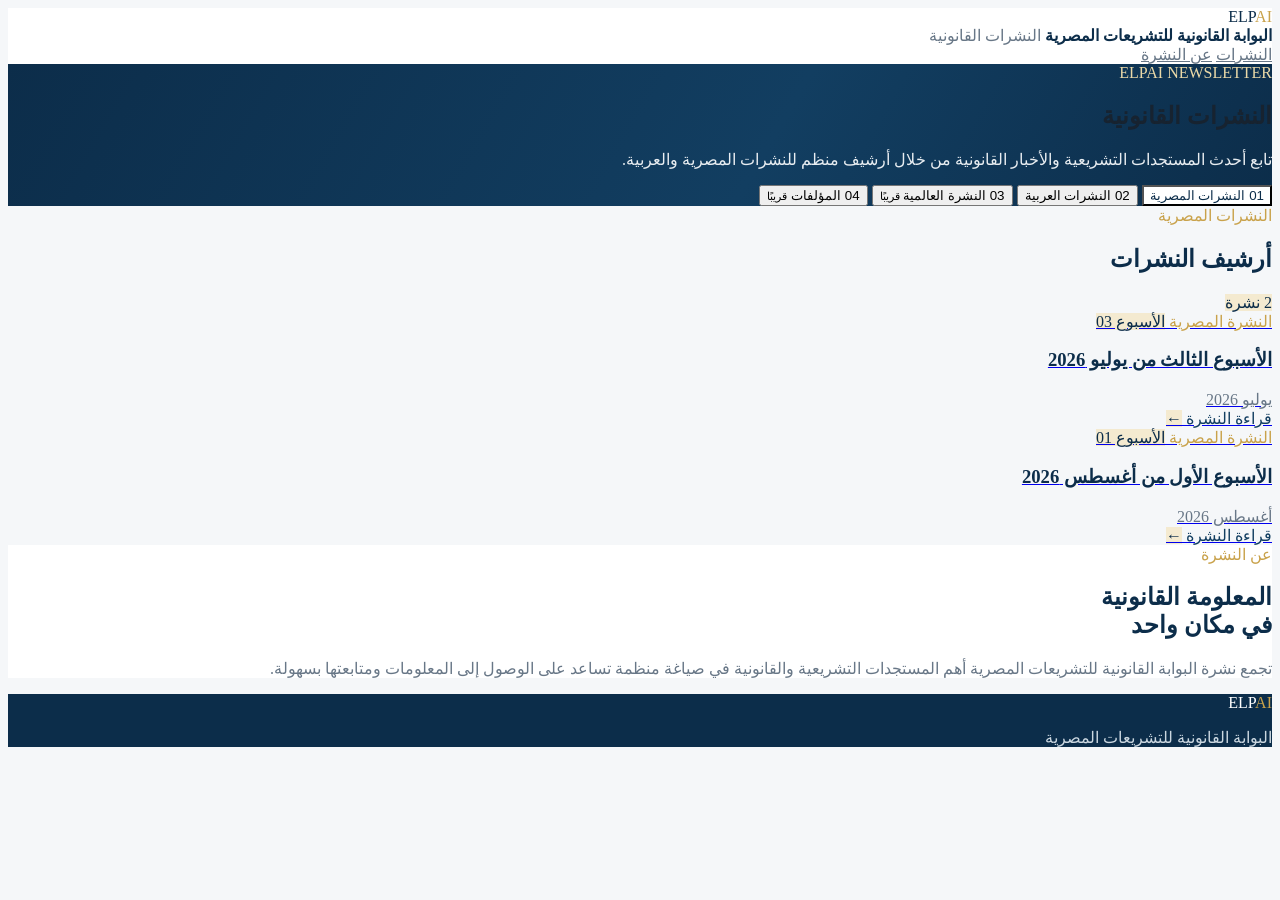
==== commit 458eb5bf: "Update index.html" ====
--- a/index.html
+++ b/index.html
@@ -27,7 +27,7 @@
             <div class="brand">
 
                 <div class="brand-logo">
-                    ELP
+                    ELP<span>AI</span>
                 </div>
 
                 <div class="brand-text">
@@ -112,7 +112,6 @@
 
                 </button>
 
-
             </div>
 
         </div>
@@ -134,8 +133,8 @@
                     النشرات المصرية
                 </span>
 
-                <h2 id="archiveTitle">
-                    أعداد النشرة المصرية
+                <h2>
+                    أرشيف النشرات
                 </h2>
 
             </div>
@@ -199,7 +198,7 @@
         <div class="footer-container">
 
             <div class="footer-logo">
-                ELP
+                ELP<span>AI</span>
             </div>
 
             <p>
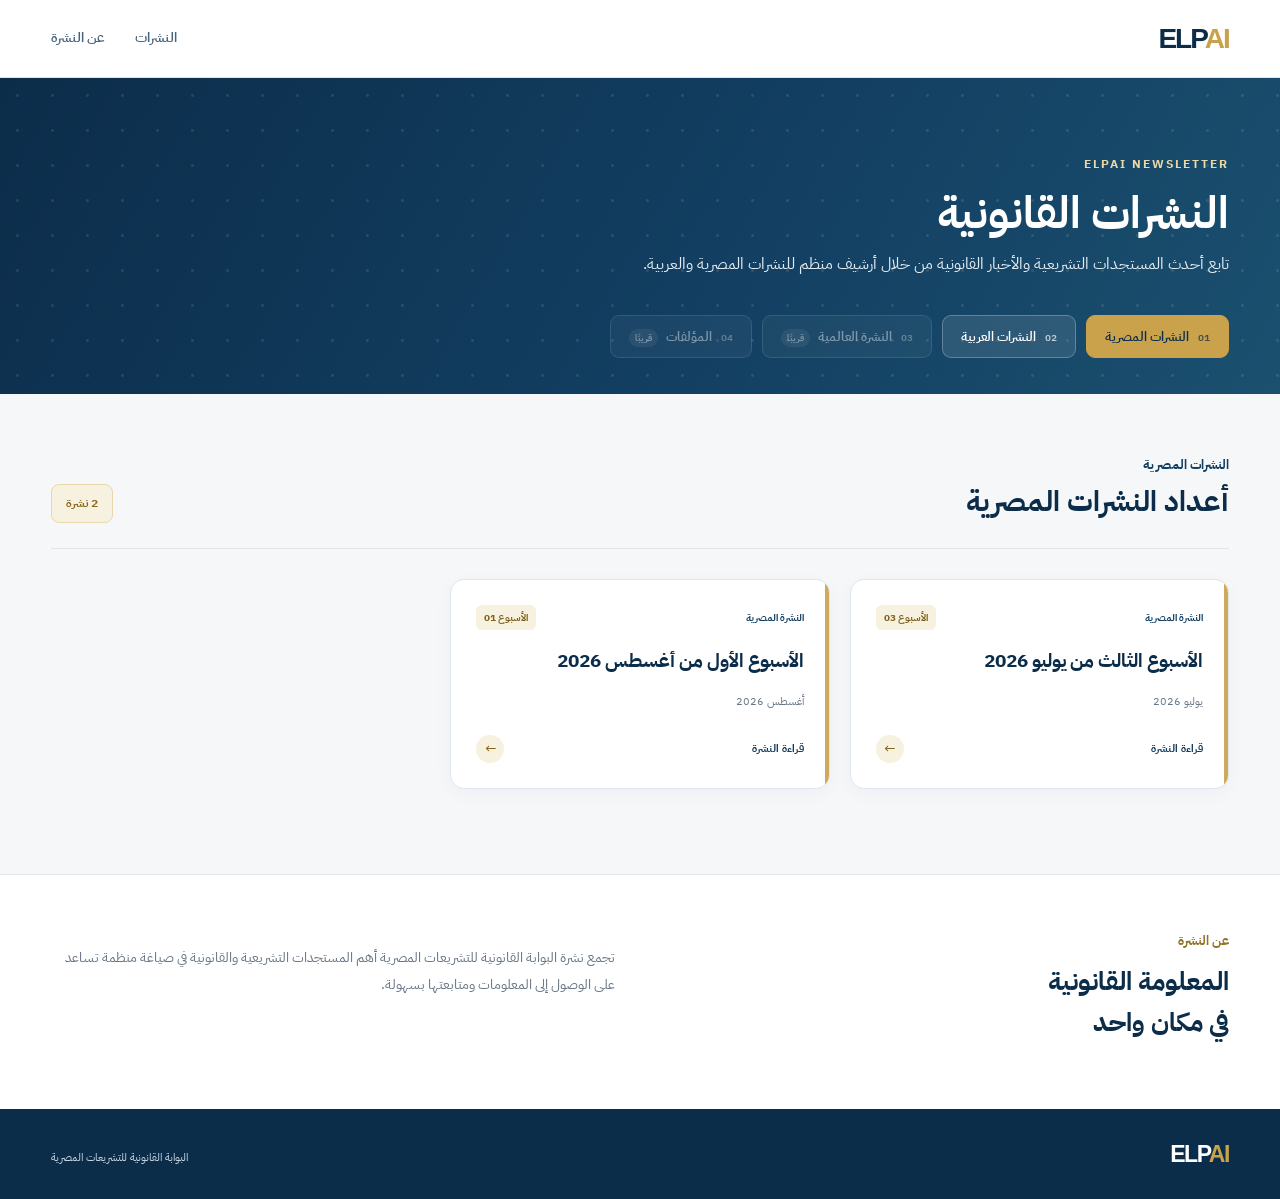
==== commit 38247808: "Update index.html" ====
--- a/index.html
+++ b/index.html
@@ -133,10 +133,9 @@
                     النشرات المصرية
                 </span>
 
-                <h2>
-                    أرشيف النشرات
-                </h2>
-
+               <h2 id="archiveTitle">
+    أعداد النشرات المصرية
+</h2>
             </div>
 
             <span
--- a/style.css
+++ b/style.css
@@ -1,11 +1,19 @@
 /* =========================================================
-   ELPAI FINAL COLOR OVERRIDE
-   Navy + Gold ONLY
+   ELPAI NEWSLETTER
+   Archive + Newsletter Details
+   ELP Legal Dictionary Style
+========================================================= */
+
+
+/* =========================================================
+   VARIABLES
 ========================================================= */
 
 :root {
+
     --navy: #0c2d4a;
     --navy-2: #123e61;
+
     --gold: #c9a24b;
     --gold-light: #ead9a8;
 
@@ -13,314 +21,1623 @@
     --muted: #687787;
 
     --line: #dfe5ea;
+
     --bg: #f5f7f9;
+
     --white: #ffffff;
-}
-
-
-/* MAIN */
+
+    --success: #1d7950;
+
+    --shadow:
+        0 14px 35px rgba(12,45,74,.10);
+
+    --radius: 14px;
+}
+
+
+/* =========================================================
+   RESET
+========================================================= */
+
+* {
+
+    box-sizing: border-box;
+
+    margin: 0;
+
+    padding: 0;
+}
+
+
+html {
+
+    scroll-behavior: smooth;
+}
+
 
 body {
+
     background: var(--bg);
+
     color: var(--ink);
-}
-
-
-/* HEADER */
+
+    font-family:
+        "IBM Plex Sans Arabic",
+        "Cairo",
+        sans-serif;
+
+    line-height: 1.9;
+}
+
+
+/* =========================================================
+   CONTAINER
+========================================================= */
+
+.header-container,
+.hero-container,
+.newsletter-container,
+.about-container,
+.footer-container {
+
+    width: min(1180px, 92%);
+
+    margin: auto;
+}
+
+
+/* =========================================================
+   HEADER
+========================================================= */
 
 .site-header {
+
+    height: 78px;
+
     background: var(--white);
-    border-bottom-color: var(--line);
-}
+
+    border-bottom:
+        1px solid var(--line);
+
+    position: sticky;
+
+    top: 0;
+
+    z-index: 100;
+}
+
+
+.header-container {
+
+    height: 100%;
+
+    display: flex;
+
+    align-items: center;
+
+    justify-content: space-between;
+}
+
+
+/* =========================================================
+   ELP LOGO
+========================================================= */
+
+.brand {
+
+    display: flex;
+
+    align-items: center;
+
+    gap: 0;
+}
+
+
+/*
+   اللوجو ELP فقط
+   بدون النص الإضافي
+*/
 
 .brand-logo {
-    color: var(--navy) !important;
-}
+
+    font-family:
+        Arial,
+        Helvetica,
+        sans-serif;
+
+    font-size: 28px;
+
+    font-weight: 900;
+
+    letter-spacing: -2px;
+
+    line-height: 1;
+
+    color: var(--navy);
+
+    display: inline-block;
+}
+
+
+/* اللون الذهبي لحرف P */
 
 .brand-logo span {
-    color: var(--gold) !important;
-}
-
-.brand-text strong {
-    color: var(--navy) !important;
-}
-
-.brand-text span {
-    color: var(--muted) !important;
-}
+
+    color: var(--gold);
+}
+
+
+/*
+   لو الـHTML فيه brand-text
+   نخليه غير ظاهر بدون ما نغير HTML
+*/
+
+.brand-text {
+
+    display: none;
+}
+
+
+/* =========================================================
+   NAVIGATION
+========================================================= */
+
+.navigation {
+
+    display: flex;
+
+    gap: 30px;
+}
+
 
 .navigation a {
-    color: var(--muted) !important;
-}
+
+    text-decoration: none;
+
+    color: #46647e;
+
+    font-size: 14px;
+
+    font-weight: 600;
+
+    transition: .2s;
+}
+
 
 .navigation a:hover {
-    color: var(--navy) !important;
-}
-
-
-/* HERO */
+
+    color: var(--navy);
+}
+
+
+/* =========================================================
+   HERO
+========================================================= */
 
 .hero,
 .newsletter-page-hero {
+
+    position: relative;
+
+    overflow: hidden;
+
     background:
         linear-gradient(
             120deg,
-            #0c2d4a 0%,
-            #123e61 60%,
-            #0c2d4a 100%
-        ) !important;
-}
+            var(--navy),
+            var(--navy-2) 55%,
+            #1b506f
+        );
+
+    color: var(--white);
+}
+
+
+/* Background pattern */
+
+.hero-background {
+
+    position: absolute;
+
+    inset: 0;
+
+    opacity: .10;
+
+    background-image:
+
+        radial-gradient(
+            circle,
+            white 1px,
+            transparent 2px
+        );
+
+    background-size: 35px 35px;
+}
+
+
+.hero-container {
+
+    position: relative;
+
+    padding:
+        70px
+        0
+        36px;
+}
+
 
 .hero-label {
-    color: var(--gold-light) !important;
-}
+
+    color: var(--gold-light);
+
+    font-size: 12px;
+
+    letter-spacing: 2px;
+
+    font-weight: 700;
+}
+
+
+.hero h1 {
+
+    font-size: 44px;
+
+    line-height: 1.25;
+
+    margin-top: 8px;
+
+    margin-bottom: 8px;
+
+    font-weight: 800;
+}
+
 
 .hero p {
-    color: #e8edf1 !important;
-}
-
-
-/* TABS */
+
+    max-width: 700px;
+
+    color: #e5edf3;
+
+    font-size: 16px;
+
+    margin-bottom: 35px;
+}
+
+
+/* =========================================================
+   NEWSLETTER TABS
+========================================================= */
+
+.newsletter-tabs {
+
+    display: flex;
+
+    flex-wrap: wrap;
+
+    gap: 10px;
+}
+
+
+.newsletter-tab {
+
+    border:
+        1px solid rgba(255,255,255,.25);
+
+    background:
+        rgba(255,255,255,.10);
+
+    color: white;
+
+    padding: 11px 18px;
+
+    border-radius: 9px;
+
+    font-family: inherit;
+
+    font-size: 13px;
+
+    font-weight: 600;
+
+    cursor: pointer;
+
+    transition: .25s;
+}
+
+
+.newsletter-tab span {
+
+    font-size: 10px;
+
+    margin-left: 6px;
+
+    opacity: .7;
+}
+
+
+.newsletter-tab:hover {
+
+    background:
+        rgba(255,255,255,.18);
+
+    transform:
+        translateY(-1px);
+}
+
 
 .newsletter-tab.active {
-    background: var(--white) !important;
-    color: var(--navy) !important;
-}
-
-.newsletter-tab:hover {
-    background: rgba(255,255,255,.18) !important;
-}
-
-
-/* ARCHIVE */
+
+    background: var(--gold);
+
+    color: var(--navy);
+
+    border-color: var(--gold);
+}
+
+
+.newsletter-tab.disabled {
+
+    opacity: .45;
+
+    cursor: not-allowed;
+}
+
+
+.newsletter-tab small {
+
+    font-size: 9px;
+
+    margin-right: 5px;
+
+    padding: 2px 6px;
+
+    background:
+        rgba(255,255,255,.15);
+
+    border-radius: 20px;
+}
+
+
+/* =========================================================
+   ARCHIVE
+========================================================= */
+
+.newsletter-container {
+
+    padding:
+        55px
+        0
+        85px;
+}
+
+
+/* =========================================================
+   ARCHIVE HEADER
+========================================================= */
+
+.archive-header {
+
+    display: flex;
+
+    align-items: flex-end;
+
+    justify-content: space-between;
+
+    gap: 20px;
+
+    padding-bottom: 25px;
+
+    margin-bottom: 30px;
+
+    border-bottom:
+        1px solid var(--line);
+}
+
 
 .issue-type {
-    color: var(--gold) !important;
-}
+
+    color: var(--navy-2);
+
+    font-size: 13px;
+
+    font-weight: 800;
+}
+
 
 .archive-header h2 {
-    color: var(--navy) !important;
-}
+
+    color: var(--navy);
+
+    font-size: 29px;
+
+    line-height: 1.4;
+
+    margin-top: 3px;
+}
+
 
 .archive-count {
-    background: #f4ead0 !important;
-    color: var(--navy) !important;
-    border-color: var(--gold-light) !important;
-}
-
-
-/* ARCHIVE CARDS */
+
+    background: #f7f1df;
+
+    color: #8a6a22;
+
+    border:
+        1px solid var(--gold-light);
+
+    padding: 7px 14px;
+
+    border-radius: 8px;
+
+    font-size: 12px;
+
+    font-weight: 700;
+}
+
+
+/* =========================================================
+   NEWSLETTER ARCHIVE GRID
+========================================================= */
+
+.newsletter-archive {
+
+    display: grid;
+
+    grid-template-columns:
+        repeat(3, 1fr);
+
+    gap: 20px;
+}
+
+
+/* =========================================================
+   ARCHIVE CARD
+========================================================= */
 
 .archive-card {
-    background: var(--white) !important;
-    border-color: var(--line) !important;
-}
+
+    position: relative;
+
+    background: var(--white);
+
+    border:
+        1px solid var(--line);
+
+    border-radius: var(--radius);
+
+    padding: 25px;
+
+    min-height: 205px;
+
+    display: flex;
+
+    flex-direction: column;
+
+    justify-content: space-between;
+
+    cursor: pointer;
+
+    text-decoration: none;
+
+    overflow: hidden;
+
+    box-shadow:
+        0 5px 20px
+        rgba(12,45,74,.035);
+
+    transition: .25s;
+}
+
+
+/* Gold accent */
 
 .archive-card::before {
-    background: var(--gold) !important;
-}
+
+    content: "";
+
+    position: absolute;
+
+    right: 0;
+
+    top: 0;
+
+    bottom: 0;
+
+    width: 4px;
+
+    background: var(--gold);
+
+    opacity: .9;
+}
+
 
 .archive-card:hover {
-    border-color: var(--gold-light) !important;
-}
+
+    transform:
+        translateY(-5px);
+
+    border-color:
+        #cfd9e1;
+
+    box-shadow:
+        var(--shadow);
+}
+
+
+.archive-card-top {
+
+    display: flex;
+
+    align-items: center;
+
+    justify-content: space-between;
+
+    gap: 10px;
+
+    margin-bottom: 15px;
+}
+
 
 .archive-card-type {
-    color: var(--gold) !important;
-}
+
+    color: var(--navy-2);
+
+    font-size: 10px;
+
+    font-weight: 800;
+}
+
 
 .archive-card-number {
-    background: #f4ead0 !important;
-    color: var(--navy) !important;
-}
+
+    background: #f7f1df;
+
+    color: #80621f;
+
+    border-radius: 6px;
+
+    padding: 3px 8px;
+
+    font-size: 10px;
+
+    font-weight: 700;
+}
+
 
 .archive-card h3 {
-    color: var(--navy) !important;
-}
+
+    color: var(--navy);
+
+    font-size: 19px;
+
+    line-height: 1.7;
+
+    margin-bottom: 8px;
+}
+
 
 .archive-card-date {
-    color: var(--muted) !important;
-}
+
+    color: var(--muted);
+
+    font-size: 11px;
+}
+
+
+.archive-card-bottom {
+
+    display: flex;
+
+    align-items: center;
+
+    justify-content: space-between;
+
+    gap: 10px;
+
+    margin-top: 20px;
+}
+
 
 .archive-card-link {
-    color: var(--navy-2) !important;
-}
+
+    color: var(--navy-2);
+
+    font-size: 11px;
+
+    font-weight: 800;
+}
+
 
 .archive-card-arrow {
-    background: #f4ead0 !important;
-    color: var(--navy) !important;
-}
-
-.archive-card:hover .archive-card-arrow {
-    background: var(--gold-light) !important;
-}
-
-
-/* NEWSLETTER INTRO */
+
+    width: 28px;
+
+    height: 28px;
+
+    border-radius: 50%;
+
+    background: #f7f1df;
+
+    color: #80621f;
+
+    display: flex;
+
+    align-items: center;
+
+    justify-content: center;
+
+    font-size: 14px;
+
+    transition: .25s;
+}
+
+
+.archive-card:hover
+.archive-card-arrow {
+
+    transform:
+        translateX(-3px);
+
+    background:
+        var(--gold-light);
+
+    color: var(--navy);
+}
+
+
+/* =========================================================
+   NO ARCHIVE RESULTS
+========================================================= */
+
+.archive-empty {
+
+    grid-column: 1 / -1;
+
+    background: white;
+
+    border:
+        1px dashed #cbd5dd;
+
+    border-radius: 15px;
+
+    padding: 50px 30px;
+
+    text-align: center;
+
+    color: var(--muted);
+}
+
+
+.archive-empty strong {
+
+    display: block;
+
+    color: var(--navy);
+
+    font-size: 15px;
+
+    margin-bottom: 4px;
+}
+
+
+.archive-empty span {
+
+    font-size: 12px;
+}
+
+
+/* =========================================================
+   NEWSLETTER DETAILS HERO
+========================================================= */
+
+.newsletter-page-hero {
+
+    min-height: 310px;
+}
+
+
+.newsletter-page-hero
+.hero-container {
+
+    padding:
+        35px
+        0
+        55px;
+}
+
+
+.newsletter-page-hero h1 {
+
+    font-size: 39px;
+
+    line-height: 1.4;
+
+    margin-top: 10px;
+
+    margin-bottom: 8px;
+
+    font-weight: 800;
+}
+
+
+.newsletter-page-hero p {
+
+    color: #dce7ee;
+
+    font-size: 14px;
+}
+
+
+/* =========================================================
+   BACK BUTTON
+========================================================= */
+
+.back-button {
+
+    display: inline-flex;
+
+    align-items: center;
+
+    gap: 7px;
+
+    color: #e5edf2;
+
+    border:
+        1px solid rgba(255,255,255,.25);
+
+    background:
+        rgba(255,255,255,.08);
+
+    padding: 7px 13px;
+
+    border-radius: 7px;
+
+    text-decoration: none;
+
+    font-size: 11px;
+
+    font-weight: 700;
+
+    margin-bottom: 35px;
+
+    transition: .2s;
+}
+
+
+.back-button:hover {
+
+    background:
+        rgba(255,255,255,.18);
+
+    border-color:
+        rgba(201,162,75,.7);
+}
+
+
+/* =========================================================
+   INTRO
+========================================================= */
 
 .newsletter-intro {
-    background: var(--white) !important;
-    border-color: var(--line) !important;
-}
+
+    background: white;
+
+    border:
+        1px solid var(--line);
+
+    border-radius: 18px;
+
+    padding: 29px 30px;
+
+    box-shadow:
+        0 8px 30px
+        rgba(12,45,74,.05);
+
+    margin-bottom: 50px;
+}
+
 
 .newsletter-intro h3 {
-    color: var(--navy) !important;
-}
+
+    color: var(--navy);
+
+    font-size: 21px;
+
+    margin-bottom: 8px;
+}
+
 
 .newsletter-intro > p {
-    color: var(--muted) !important;
-}
-
-
-/* HIGHLIGHTS */
+
+    color: var(--muted);
+
+    font-size: 14px;
+
+    max-width: 950px;
+}
+
+
+/* =========================================================
+   HIGHLIGHTS
+========================================================= */
+
+.highlights {
+
+    display: grid;
+
+    grid-template-columns:
+        repeat(4, 1fr);
+
+    gap: 10px;
+
+    margin-top: 23px;
+}
+
 
 .highlight {
-    background: #f1f4f7 !important;
-    border-right-color: var(--gold) !important;
-    color: var(--ink) !important;
-}
+
+    background: #f4f7f9;
+
+    border-right:
+        3px solid
+        var(--gold);
+
+    border-radius: 9px;
+
+    padding: 13px 14px;
+
+    color: #2b4052;
+
+    font-size: 12px;
+
+    line-height: 1.7;
+}
+
 
 .highlight-number {
-    color: var(--gold) !important;
-}
-
-
-/* SECTION HEADINGS */
+
+    color: #94742b;
+
+    font-weight: 800;
+
+    margin-left: 4px;
+}
+
+
+/* =========================================================
+   SECTION
+========================================================= */
+
+.news-section {
+
+    margin-top: 55px;
+}
+
+
+.section-heading {
+
+    display: flex;
+
+    align-items: center;
+
+    gap: 12px;
+
+    margin-bottom: 20px;
+}
+
 
 .section-line {
-    background: var(--gold) !important;
-}
+
+    width: 35px;
+
+    height: 2px;
+
+    background: var(--gold);
+}
+
 
 .section-heading h3 {
-    color: var(--navy) !important;
-}
-
-
-/* FEATURED */
+
+    color: var(--navy);
+
+    font-size: 24px;
+}
+
+
+/* =========================================================
+   FEATURED NEWS
+========================================================= */
 
 .featured-news {
-    background: var(--white) !important;
-    border-color: var(--line) !important;
-}
+
+    position: relative;
+
+    background: white;
+
+    border:
+        1px solid var(--line);
+
+    border-radius: 18px;
+
+    padding: 28px 31px;
+
+    overflow: hidden;
+
+    box-shadow:
+        0 8px 28px
+        rgba(12,45,74,.05);
+
+    transition: .25s;
+}
+
 
 .featured-news::before {
-    background: var(--gold) !important;
-}
-
+
+    content: "";
+
+    position: absolute;
+
+    right: 0;
+
+    top: 0;
+
+    bottom: 0;
+
+    width: 5px;
+
+    background: var(--gold);
+}
+
+
+.featured-news:hover {
+
+    transform:
+        translateY(-2px);
+
+    box-shadow:
+        var(--shadow);
+}
+
+
+/* =========================================================
+   NEWS CARD
+========================================================= */
+
+.news-grid {
+
+    display: grid;
+
+    grid-template-columns:
+        repeat(2, 1fr);
+
+    gap: 18px;
+
+    margin-top: 18px;
+}
+
+
+.news-card {
+
+    background: white;
+
+    border:
+        1px solid var(--line);
+
+    border-radius: 15px;
+
+    padding: 23px;
+
+    transition: .25s;
+
+    box-shadow:
+        0 5px 20px
+        rgba(12,45,74,.035);
+}
+
+
+.news-card:hover {
+
+    transform:
+        translateY(-3px);
+
+    box-shadow:
+        0 12px 30px
+        rgba(12,45,74,.08);
+}
+
+
+/* =========================================================
+   META
+========================================================= */
+
+.news-meta {
+
+    display: flex;
+
+    align-items: center;
+
+    gap: 7px;
+
+    color: #8a6b27;
+
+    font-size: 10px;
+
+    font-weight: 700;
+
+    margin-bottom: 8px;
+}
+
+
+.news-dot {
+
+    width: 6px;
+
+    height: 6px;
+
+    background: var(--gold);
+
+    border-radius: 50%;
+}
+
+
+/* =========================================================
+   TITLE
+========================================================= */
+
+.news-card h4,
 .featured-news h4 {
-    color: var(--navy) !important;
-}
-
+
+    color: var(--navy);
+
+    font-size: 18px;
+
+    line-height: 1.7;
+
+    margin-bottom: 10px;
+}
+
+
+.featured-news h4 {
+
+    font-size: 23px;
+}
+
+
+/* =========================================================
+   TEXT
+========================================================= */
+
+.news-card p,
 .featured-news p {
-    color: var(--muted) !important;
-}
-
-
-/* NEWS CARDS */
-
-.news-card {
-    background: var(--white) !important;
-    border-color: var(--line) !important;
-}
-
-.news-card h4 {
-    color: var(--navy) !important;
-}
-
-.news-card p {
-    color: var(--muted) !important;
-}
-
-
-/* NEWS META */
-
-.news-meta {
-    color: var(--gold) !important;
-}
-
-.news-dot {
-    background: var(--gold) !important;
-}
-
-
-/* SHARE BUTTON */
+
+    color: var(--muted);
+
+    font-size: 13px;
+
+    line-height: 2;
+
+    display: -webkit-box;
+
+    -webkit-box-orient: vertical;
+
+    overflow: hidden;
+
+    -webkit-line-clamp: 4;
+}
+
+
+.featured-news p {
+
+    -webkit-line-clamp: 5;
+}
+
+
+/* =========================================================
+   SHARE
+========================================================= */
+
+.news-actions {
+
+    margin-top: 17px;
+}
+
 
 .share-button {
-    background: #f4ead0 !important;
-    color: var(--navy) !important;
-}
+
+    border: none;
+
+    background: #f7f1df;
+
+    color: #80621f;
+
+    border-radius: 7px;
+
+    padding: 6px 13px;
+
+    font-family: inherit;
+
+    font-size: 11px;
+
+    font-weight: 700;
+
+    cursor: pointer;
+
+    transition: .2s;
+}
+
 
 .share-button:hover {
-    background: var(--gold-light) !important;
-}
-
-
-/* COUNTRY */
+
+    background: var(--gold-light);
+
+    color: var(--navy);
+}
+
+
+/* =========================================================
+   COUNTRY
+========================================================= */
+
+.country-heading {
+
+    display: flex;
+
+    align-items: center;
+
+    gap: 10px;
+
+    margin:
+        25px
+        0
+        15px;
+}
+
 
 .country-icon {
-    background: #eef2f5 !important;
-    color: var(--navy) !important;
-}
+
+    width: 35px;
+
+    height: 35px;
+
+    border-radius: 50%;
+
+    background: #eef2f5;
+
+    color: var(--navy);
+
+    border:
+        1px solid #d8e0e6;
+
+    display: flex;
+
+    align-items: center;
+
+    justify-content: center;
+
+    font-size: 11px;
+
+    font-weight: 800;
+}
+
 
 .country-heading h4 {
-    color: var(--navy-2) !important;
-}
-
-
-/* EMPTY */
-
-.empty-state,
-.archive-empty {
-    background: var(--white) !important;
-    border-color: #c7d2db !important;
-    color: var(--muted) !important;
-}
+
+    color: #34536d;
+
+    font-size: 18px;
+}
+
+
+/* =========================================================
+   EMPTY STATE
+========================================================= */
+
+.empty-state {
+
+    background: white;
+
+    border:
+        1px dashed #cbd5dd;
+
+    border-radius: 15px;
+
+    padding: 40px;
+
+    text-align: center;
+
+    color: var(--muted);
+}
+
 
 .empty-icon {
-    background: #eef2f5 !important;
-    color: var(--muted) !important;
-}
-
-.empty-state strong,
-.archive-empty strong {
-    color: var(--navy-2) !important;
-}
-
-
-/* ABOUT */
+
+    width: 46px;
+
+    height: 46px;
+
+    margin:
+        auto
+        auto
+        12px;
+
+    border-radius: 50%;
+
+    background: #eef2f5;
+
+    display: flex;
+
+    align-items: center;
+
+    justify-content: center;
+
+    color: #7890a1;
+
+    font-size: 18px;
+}
+
+
+.empty-state strong {
+
+    display: block;
+
+    color: var(--navy);
+
+    font-size: 14px;
+
+    margin-bottom: 3px;
+}
+
+
+.empty-state span {
+
+    font-size: 12px;
+}
+
+
+/* =========================================================
+   ABOUT
+========================================================= */
 
 .about {
-    background: var(--white) !important;
-    border-top-color: var(--line) !important;
-}
+
+    background: white;
+
+    border-top:
+        1px solid var(--line);
+}
+
+
+.about-container {
+
+    padding:
+        50px
+        0
+        65px;
+
+    display: grid;
+
+    grid-template-columns:
+        1fr
+        1fr;
+
+    gap: 50px;
+}
+
 
 .section-label {
-    color: var(--gold) !important;
-}
+
+    color: #94742b;
+
+    font-size: 13px;
+
+    font-weight: 800;
+}
+
 
 .about h2 {
-    color: var(--navy) !important;
-}
+
+    color: var(--navy);
+
+    font-size: 26px;
+
+    line-height: 1.6;
+
+    margin-top: 5px;
+}
+
 
 .about p {
-    color: var(--muted) !important;
-}
-
-
-/* FOOTER */
+
+    color: var(--muted);
+
+    font-size: 14px;
+
+    margin-top: 20px;
+}
+
+
+/* =========================================================
+   FOOTER
+========================================================= */
 
 footer {
-    background: var(--navy) !important;
-    color: #cbd7e0 !important;
-}
+
+    background: var(--navy);
+
+    color: #c7d7e3;
+
+    position: relative;
+}
+
+
+.footer-container {
+
+    min-height: 90px;
+
+    display: flex;
+
+    align-items: center;
+
+    justify-content: space-between;
+
+    gap: 30px;
+
+    padding:
+        12px
+        0;
+}
+
+
+/* =========================================================
+   FOOTER LOGO
+========================================================= */
 
 .footer-logo {
-    color: var(--white) !important;
-}
+
+    font-family:
+        Arial,
+        Helvetica,
+        sans-serif;
+
+    font-size: 23px;
+
+    font-weight: 900;
+
+    letter-spacing: -1.5px;
+
+    color: white;
+
+    line-height: 1;
+}
+
 
 .footer-logo span {
-    color: var(--gold) !important;
-}
+
+    color: var(--gold);
+}
+
+
+/* =========================================================
+   FOOTER TEXT
+========================================================= */
 
 .footer-container p {
-    color: #cbd7e0 !important;
-}
+
+    font-size: 11px;
+
+    line-height: 1.8;
+
+    margin-top: 7px;
+
+    max-width: 700px;
+
+    color: #c7d7e3;
+}
+
+
+/* =========================================================
+   RESPONSIVE
+========================================================= */
+
+@media(max-width: 1000px) {
+
+    .newsletter-archive {
+
+        grid-template-columns:
+            repeat(2, 1fr);
+    }
+
+}
+
+
+@media(max-width: 900px) {
+
+    .highlights {
+
+        grid-template-columns:
+            repeat(2, 1fr);
+    }
+
+
+    .news-grid {
+
+        grid-template-columns: 1fr;
+    }
+
+
+    .about-container {
+
+        grid-template-columns: 1fr;
+    }
+
+}
+
+
+@media(max-width: 600px) {
+
+    .site-header {
+
+        height: auto;
+    }
+
+
+    .header-container {
+
+        padding:
+            13px
+            0;
+    }
+
+
+    .brand-logo {
+
+        font-size: 25px;
+    }
+
+
+    .navigation {
+
+        display: none;
+    }
+
+
+    .hero-container {
+
+        padding:
+            45px
+            0
+            28px;
+    }
+
+
+    .hero h1 {
+
+        font-size: 34px;
+    }
+
+
+    .hero p {
+
+        font-size: 14px;
+    }
+
+
+    .newsletter-tabs {
+
+        display: grid;
+
+        grid-template-columns:
+            1fr
+            1fr;
+    }
+
+
+    .newsletter-tab {
+
+        font-size: 11px;
+
+        padding: 10px;
+    }
+
+
+    .archive-header {
+
+        flex-direction: column;
+
+        align-items: flex-start;
+    }
+
+
+    .archive-header h2 {
+
+        font-size: 23px;
+    }
+
+
+    .newsletter-archive {
+
+        grid-template-columns: 1fr;
+    }
+
+
+    .archive-card {
+
+        min-height: 185px;
+    }
+
+
+    .newsletter-page-hero {
+
+        min-height: 270px;
+    }
+
+
+    .newsletter-page-hero h1 {
+
+        font-size: 29px;
+    }
+
+
+    .newsletter-intro {
+
+        padding: 22px;
+    }
+
+
+    .highlights {
+
+        grid-template-columns: 1fr;
+    }
+
+
+    .featured-news {
+
+        padding: 22px;
+    }
+
+
+    .featured-news h4 {
+
+        font-size: 19px;
+    }
+
+
+    .news-card {
+
+        padding: 20px;
+    }
+
+
+    .section-heading h3 {
+
+        font-size: 20px;
+    }
+
+
+    /* FOOTER */
+
+    .footer-container {
+
+        flex-direction: column;
+
+        justify-content: center;
+
+        align-items: center;
+
+        text-align: center;
+
+        gap: 8px;
+
+        padding:
+            18px
+            0;
+    }
+
+
+    .footer-container p {
+
+        margin-top: 4px;
+
+        max-width: 95%;
+    }
+
+}
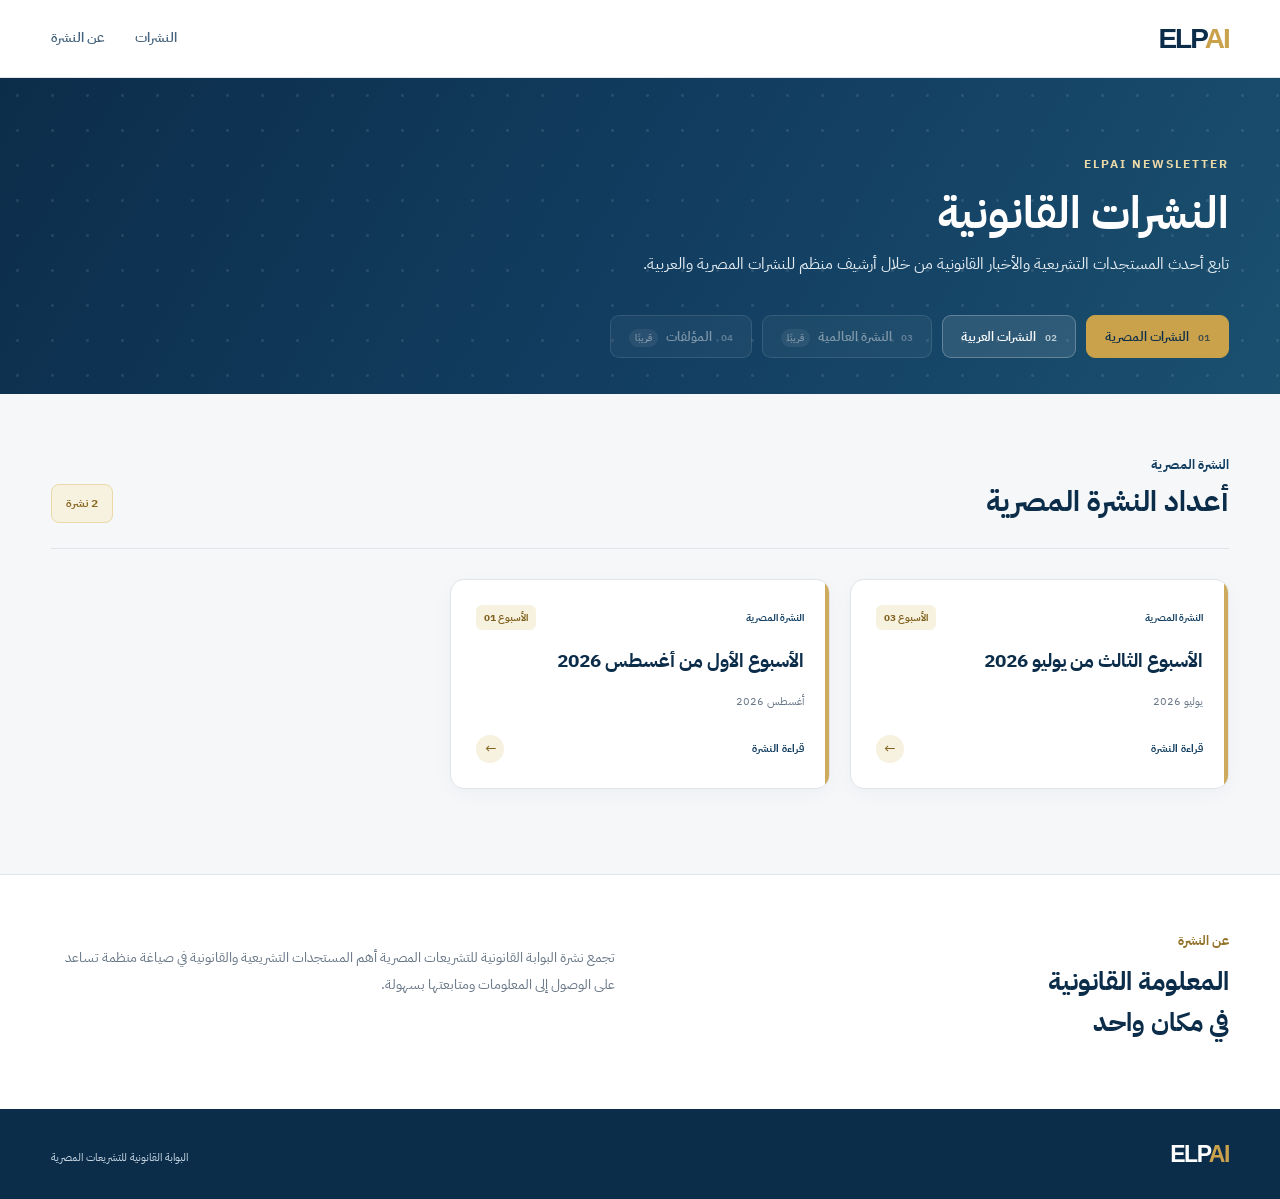
==== commit 01fe90fd: "Update index.html" ====
--- a/index.html
+++ b/index.html
@@ -130,11 +130,11 @@
             <div>
 
                 <span class="issue-type" id="archiveType">
-                    النشرات المصرية
+                    النشرة المصرية
                 </span>
 
                <h2 id="archiveTitle">
-    أعداد النشرات المصرية
+    أعداد النشرة المصرية
 </h2>
             </div>
 
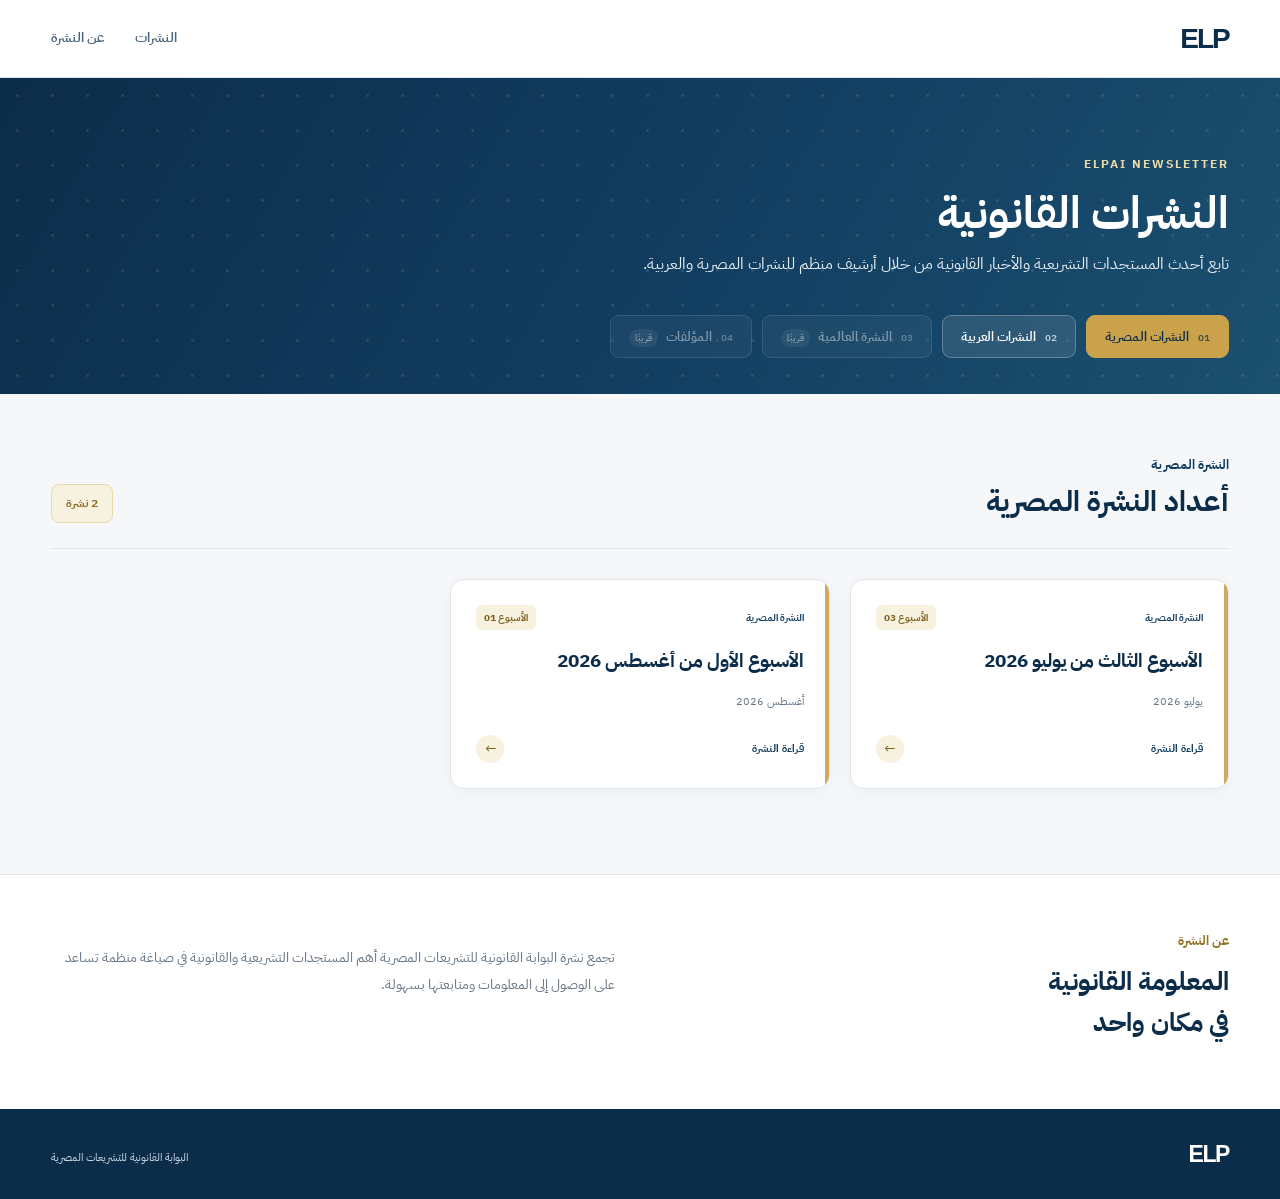
==== commit 4dec27ef: "Update index.html" ====
--- a/index.html
+++ b/index.html
@@ -27,7 +27,7 @@
             <div class="brand">
 
                 <div class="brand-logo">
-                    ELP<span>AI</span>
+                    ELP
                 </div>
 
                 <div class="brand-text">
@@ -197,7 +197,7 @@
         <div class="footer-container">
 
             <div class="footer-logo">
-                ELP<span>AI</span>
+                ELP
             </div>
 
             <p>
